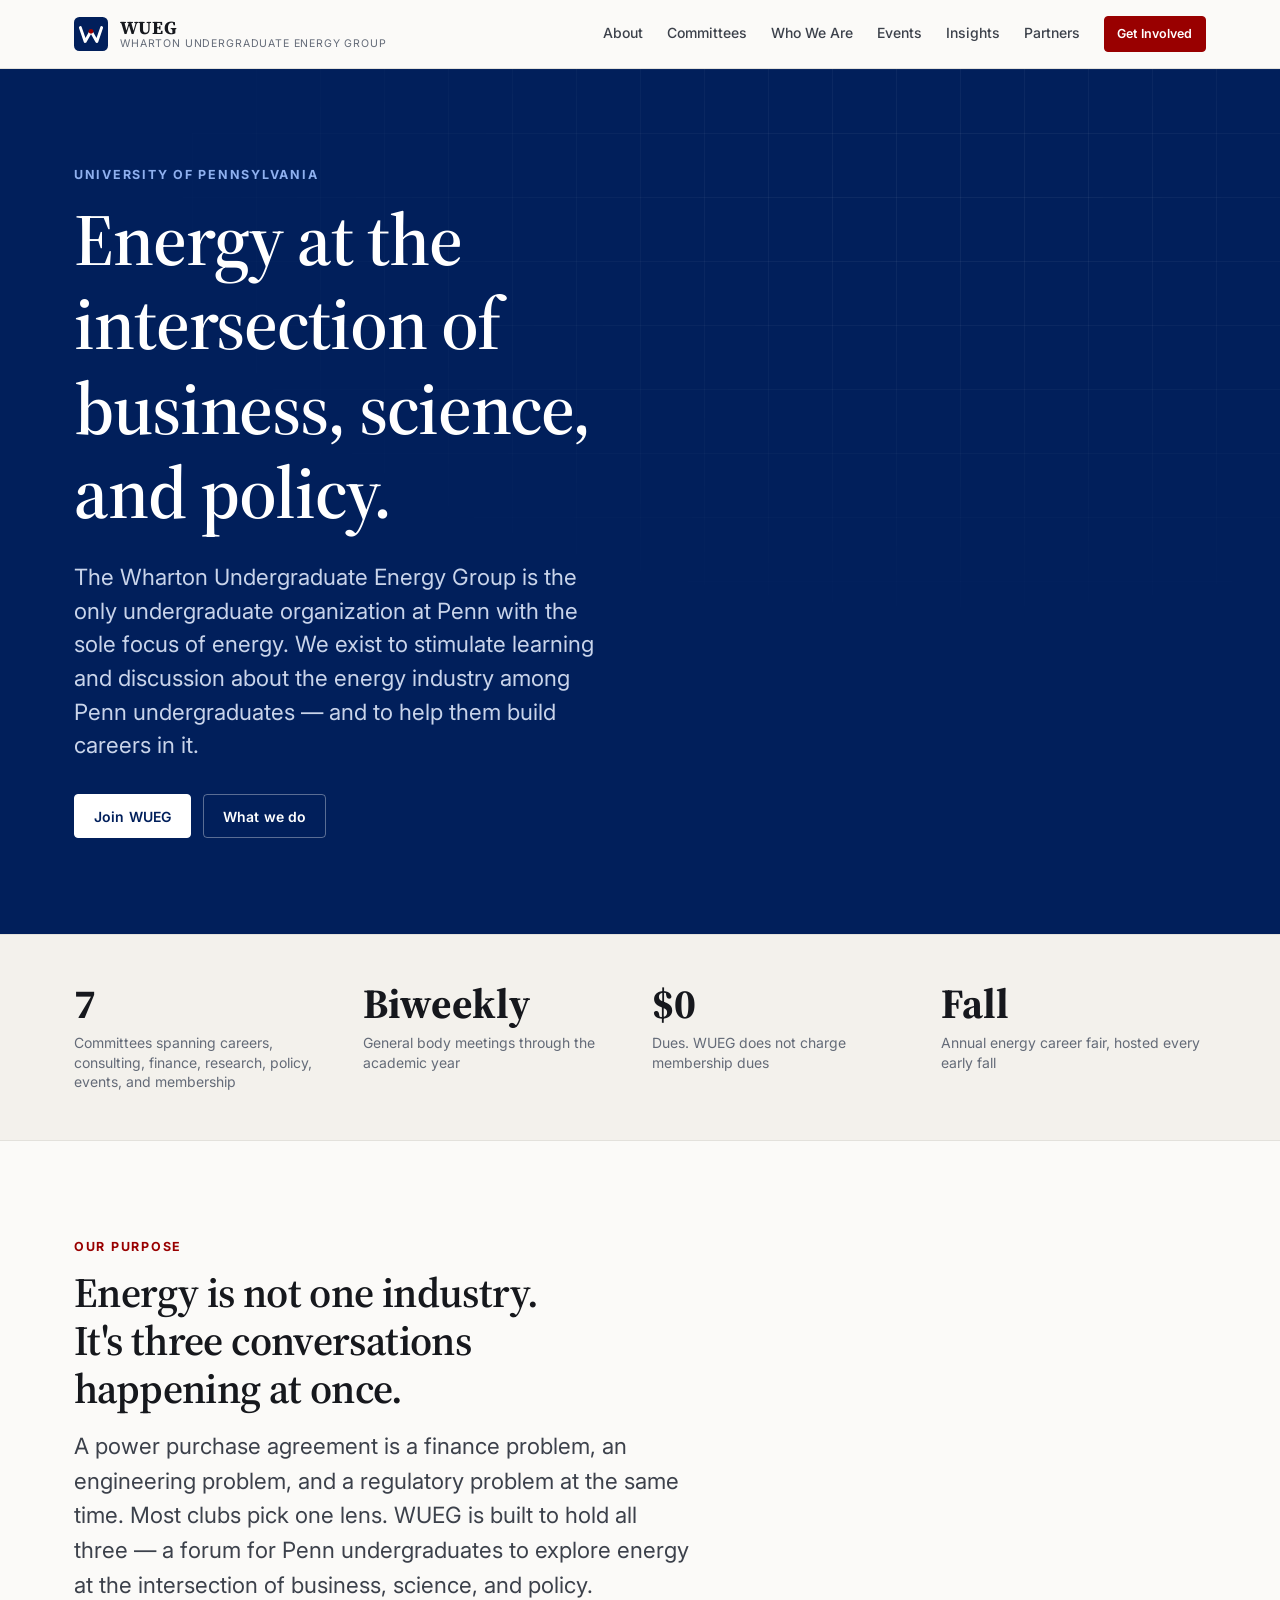
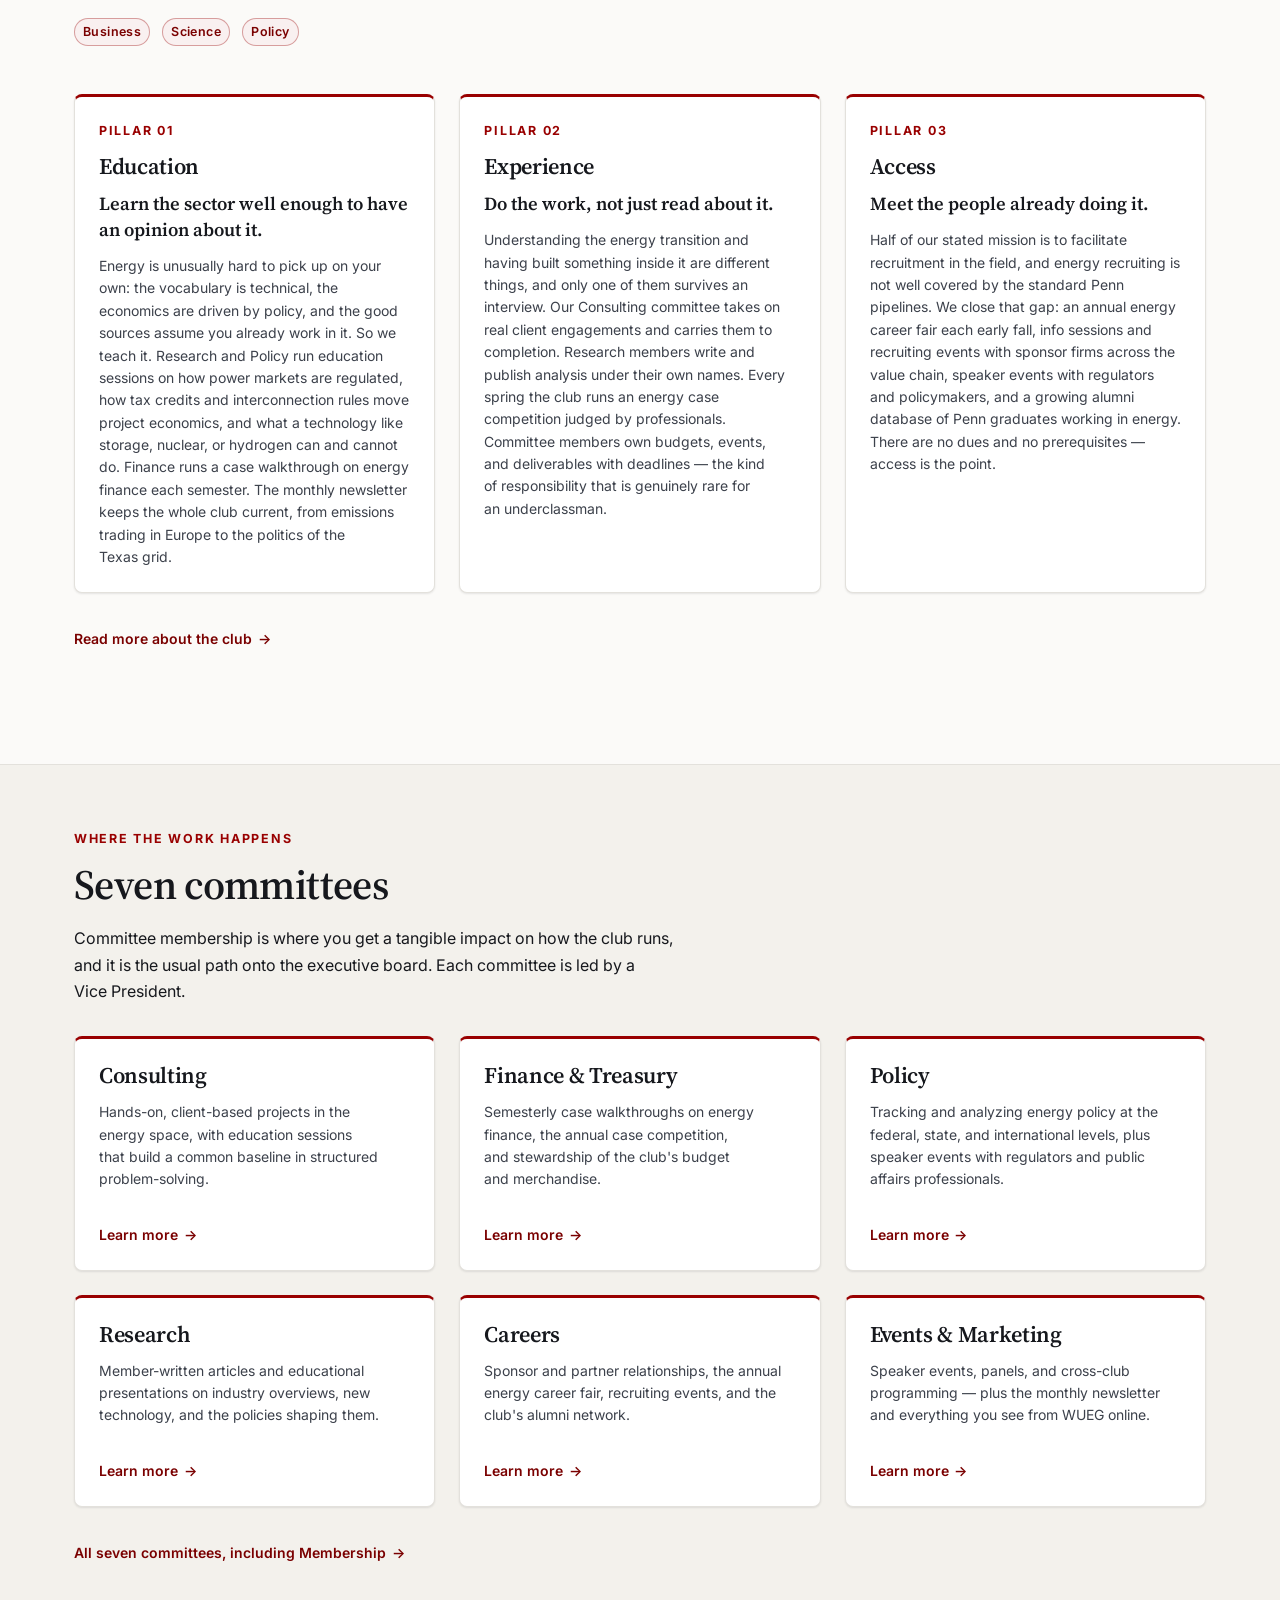
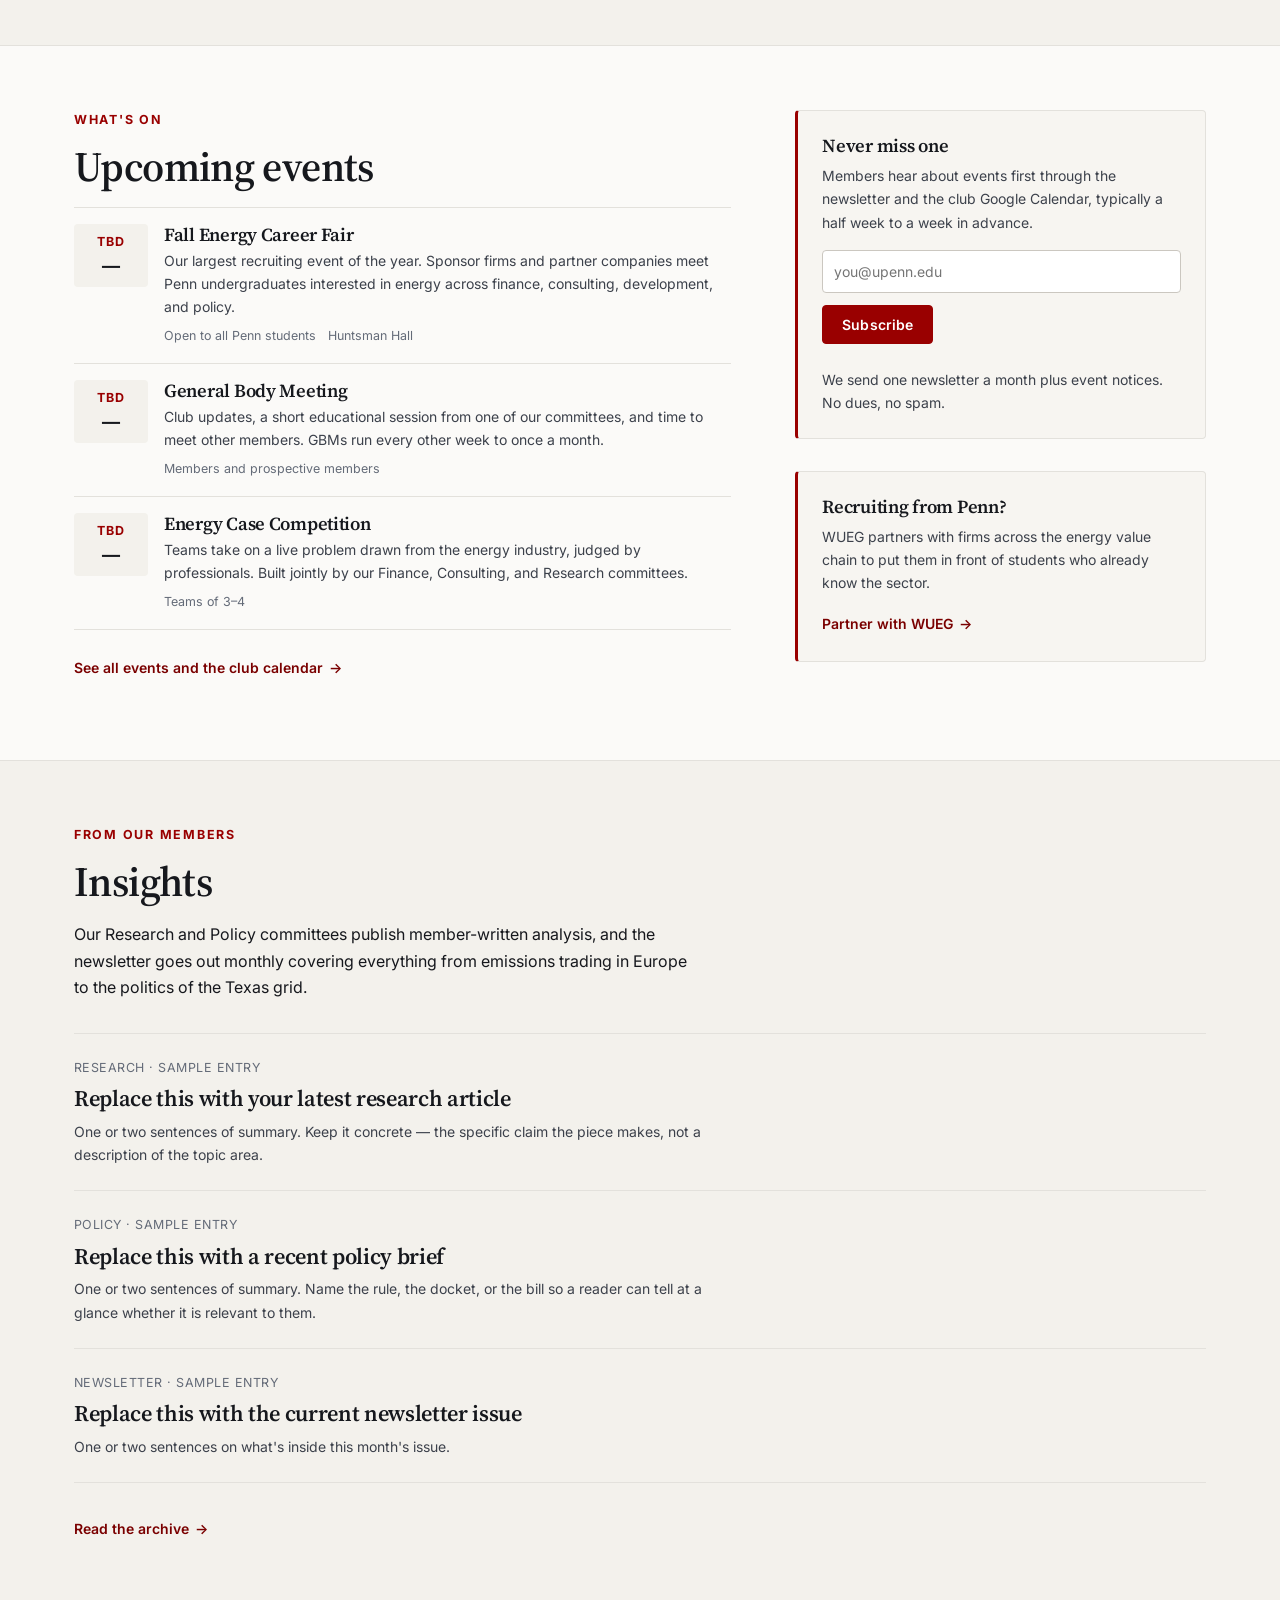
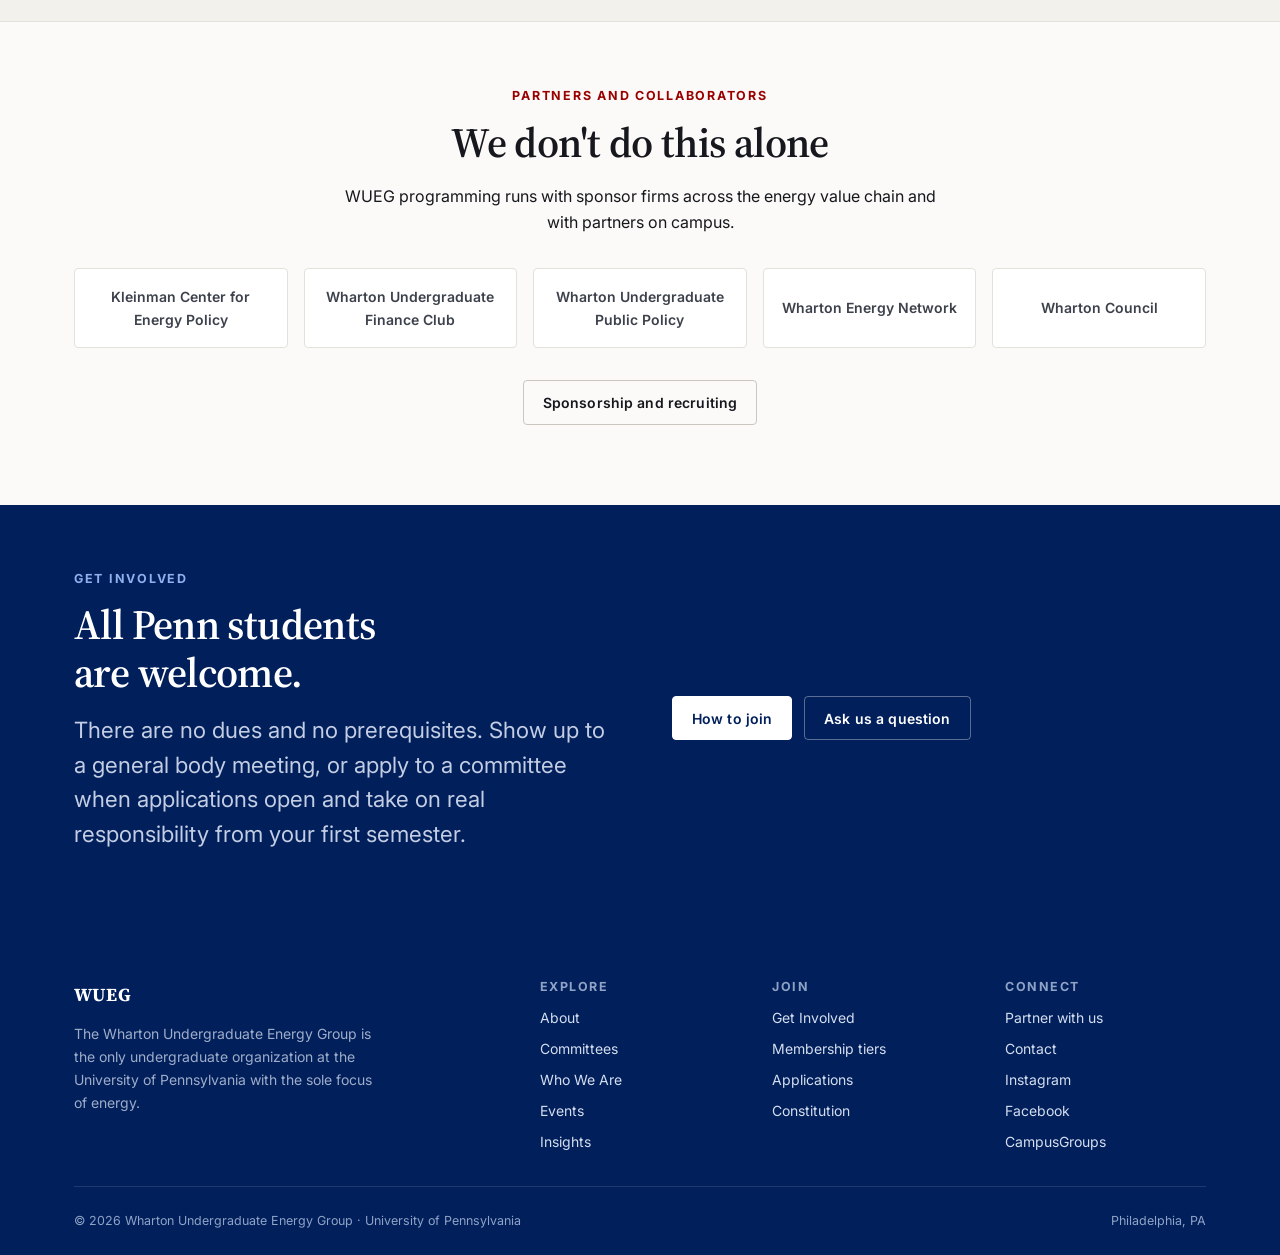
==== index.html @ 901b4d8b "Add files via upload" ====
<!DOCTYPE html>
<html lang="en">
<head>
<meta charset="utf-8">
<meta name="viewport" content="width=device-width, initial-scale=1">
<title>Wharton Undergraduate Energy Group | Penn's undergraduate energy club</title>
<meta name="description" content="WUEG is the only undergraduate organization at the University of Pennsylvania focused solely on energy. We stimulate learning and discussion about the energy industry and help Penn undergraduates build careers in the field.">
<link rel="icon" href="assets/img/favicon.svg" type="image/svg+xml">
<link rel="preconnect" href="https://fonts.googleapis.com">
<link rel="preconnect" href="https://fonts.gstatic.com" crossorigin>
<link href="https://fonts.googleapis.com/css2?family=Inter:wght@400;500;600;700&family=Source+Serif+4:opsz,wght@8..60,400;8..60,600;8..60,700&display=swap" rel="stylesheet">
<link rel="stylesheet" href="assets/css/styles.css">
<meta property="og:type" content="website">
<meta property="og:title" content="Wharton Undergraduate Energy Group">
<meta property="og:description" content="Penn's only undergraduate organization focused solely on energy — at the intersection of business, science, and policy.">
<meta property="og:url" content="https://whartonenergygroup.com/">
<script type="application/ld+json">
{
  "@context": "https://schema.org",
  "@type": "Organization",
  "name": "Wharton Undergraduate Energy Group",
  "alternateName": "WUEG",
  "url": "https://whartonenergygroup.com/",
  "description": "The only undergraduate organization at the University of Pennsylvania with the sole focus of energy.",
  "parentOrganization": {
    "@type": "CollegeOrUniversity",
    "name": "The Wharton School, University of Pennsylvania"
  },
  "address": {
    "@type": "PostalAddress",
    "addressLocality": "Philadelphia",
    "addressRegion": "PA",
    "addressCountry": "US"
  }
}
</script>
</head>
<body>
<a class="skip-link" href="#main">Skip to content</a>

<!-- ============ HEADER (identical on every page) ============ -->
<header class="site-header">
  <div class="container site-header__inner">
    <a class="brand" href="index.html">
      <img class="brand__mark" src="assets/img/logo.svg" alt="" width="34" height="34">
      <span class="brand__text">
        <span class="brand__abbr">WUEG</span>
        <span class="brand__full">Wharton Undergraduate Energy Group</span>
      </span>
    </a>
    <button class="nav-toggle" type="button" aria-expanded="false" aria-controls="primary-nav">
      <span class="nav-toggle__bars" aria-hidden="true"></span>
      Menu
    </button>
    <nav class="nav" id="primary-nav" aria-label="Primary">
      <ul class="nav__list">
        <li><a class="nav__link" href="about.html">About</a></li>
        <li><a class="nav__link" href="committees.html">Committees</a></li>
        <li><a class="nav__link" href="team.html">Who We Are</a></li>
        <li><a class="nav__link" href="events.html">Events</a></li>
        <li><a class="nav__link" href="insights.html">Insights</a></li>
        <li><a class="nav__link" href="partners.html">Partners</a></li>
      </ul>
      <a class="btn btn--primary btn--sm" href="involvement.html">Get Involved</a>
    </nav>
  </div>
</header>

<main id="main">

  <!-- ============ HERO ============ -->
  <section class="hero">
    <div class="container">
      <div class="hero__inner">
        <span class="eyebrow hero__eyebrow">University of Pennsylvania</span>
        <h1>Energy at the intersection of business, science, and policy.</h1>
        <p class="hero__lede">
          The Wharton Undergraduate Energy Group is the only undergraduate organization at Penn
          with the sole focus of energy. We exist to stimulate learning and discussion about the
          energy industry among Penn undergraduates — and to help them build careers in it.
        </p>
        <div class="hero__actions">
          <a class="btn btn--light" href="involvement.html">Join WUEG</a>
          <a class="btn btn--ghost" href="about.html">What we do</a>
        </div>
      </div>
    </div>
  </section>

  <!-- ============ STATS ============ -->
  <section class="section section--tight section--alt">
    <div class="container">
      <div class="stats">
        <div class="stat">
          <span class="stat__value">7</span>
          <span class="stat__label">Committees spanning careers, consulting, finance, research, policy, events, and membership</span>
        </div>
        <div class="stat">
          <span class="stat__value">Biweekly</span>
          <span class="stat__label">General body meetings through the academic year</span>
        </div>
        <div class="stat">
          <span class="stat__value">$0</span>
          <span class="stat__label">Dues. WUEG does not charge membership dues</span>
        </div>
        <div class="stat">
          <span class="stat__value">Fall</span>
          <span class="stat__label">Annual energy career fair, hosted every early fall</span>
        </div>
      </div>
    </div>
  </section>

  <!-- ============ PURPOSE & THREE PILLARS ============ -->
  <section class="section section--lg">
    <div class="container">
      <div class="section-head">
        <span class="eyebrow">Our purpose</span>
        <h2>Energy is not one industry. It's three conversations happening at once.</h2>
        <p class="lede">
          A power purchase agreement is a finance problem, an engineering problem, and a
          regulatory problem at the same time. Most clubs pick one lens. WUEG is built to hold all
          three — a forum for Penn undergraduates to explore energy at the intersection of
          business, science, and policy.
        </p>
        <p class="cluster" aria-hidden="true">
          <span class="tag tag--accent">Business</span>
          <span class="tag tag--accent">Science</span>
          <span class="tag tag--accent">Policy</span>
        </p>
      </div>

      <div class="grid grid--3 mt-7">
        <article class="card card--accent">
          <span class="card__num">Pillar 01</span>
          <h3>Education</h3>
          <p class="card__def">Learn the sector well enough to have an opinion about it.</p>
          <p>
            Energy is unusually hard to pick up on your own: the vocabulary is technical, the
            economics are driven by policy, and the good sources assume you already work in it.
            So we teach it. Research and Policy run education sessions on how power markets are
            regulated, how tax credits and interconnection rules move project economics, and what
            a technology like storage, nuclear, or hydrogen can and cannot do. Finance runs a
            case walkthrough on energy finance each semester. The monthly newsletter keeps the
            whole club current, from emissions trading in Europe to the politics of the Texas
            grid.
          </p>
        </article>

        <article class="card card--accent">
          <span class="card__num">Pillar 02</span>
          <h3>Experience</h3>
          <p class="card__def">Do the work, not just read about it.</p>
          <p>
            Understanding the energy transition and having built something inside it are different
            things, and only one of them survives an interview. Our Consulting committee takes on
            real client engagements and carries them to completion. Research members write and
            publish analysis under their own names. Every spring the club runs an energy case
            competition judged by professionals. Committee members own budgets, events, and
            deliverables with deadlines — the kind of responsibility that is genuinely rare for an
            underclassman.
          </p>
        </article>

        <article class="card card--accent">
          <span class="card__num">Pillar 03</span>
          <h3>Access</h3>
          <p class="card__def">Meet the people already doing it.</p>
          <p>
            Half of our stated mission is to facilitate recruitment in the field, and energy
            recruiting is not well covered by the standard Penn pipelines. We close that gap: an
            annual energy career fair each early fall, info sessions and recruiting events with
            sponsor firms across the value chain, speaker events with regulators and policymakers,
            and a growing alumni database of Penn graduates working in energy. There are no dues
            and no prerequisites — access is the point.
          </p>
        </article>
      </div>

      <p class="mt-6">
        <a class="arrow-link" href="about.html">Read more about the club</a>
      </p>
    </div>
  </section>

  <!-- ============ COMMITTEES ============ -->
  <section class="section section--alt">
    <div class="container">
      <div class="section-head">
        <span class="eyebrow">Where the work happens</span>
        <h2>Seven committees</h2>
        <p>
          Committee membership is where you get a tangible impact on how the club runs, and it is
          the usual path onto the executive board. Each committee is led by a Vice President.
        </p>
      </div>
      <div class="grid grid--3">
        <a class="card card--link card--accent" href="committees.html#consulting">
          <h3>Consulting</h3>
          <p>
            Hands-on, client-based projects in the energy space, with education sessions that
            build a common baseline in structured problem-solving.
          </p>
          <span class="card__footer arrow-link">Learn more</span>
        </a>
        <a class="card card--link card--accent" href="committees.html#finance">
          <h3>Finance &amp; Treasury</h3>
          <p>
            Semesterly case walkthroughs on energy finance, the annual case competition, and
            stewardship of the club's budget and merchandise.
          </p>
          <span class="card__footer arrow-link">Learn more</span>
        </a>
        <a class="card card--link card--accent" href="committees.html#policy">
          <h3>Policy</h3>
          <p>
            Tracking and analyzing energy policy at the federal, state, and international levels,
            plus speaker events with regulators and public affairs professionals.
          </p>
          <span class="card__footer arrow-link">Learn more</span>
        </a>
        <a class="card card--link card--accent" href="committees.html#research">
          <h3>Research</h3>
          <p>
            Member-written articles and educational presentations on industry overviews, new
            technology, and the policies shaping them.
          </p>
          <span class="card__footer arrow-link">Learn more</span>
        </a>
        <a class="card card--link card--accent" href="committees.html#careers">
          <h3>Careers</h3>
          <p>
            Sponsor and partner relationships, the annual energy career fair, recruiting events,
            and the club's alumni network.
          </p>
          <span class="card__footer arrow-link">Learn more</span>
        </a>
        <a class="card card--link card--accent" href="committees.html#events">
          <h3>Events &amp; Marketing</h3>
          <p>
            Speaker events, panels, and cross-club programming — plus the monthly newsletter and
            everything you see from WUEG online.
          </p>
          <span class="card__footer arrow-link">Learn more</span>
        </a>
      </div>
      <p class="mt-6">
        <a class="arrow-link" href="committees.html">All seven committees, including Membership</a>
      </p>
    </div>
  </section>

  <!-- ============ EVENTS PREVIEW ============ -->
  <section class="section">
    <div class="container">
      <div class="split split--sidebar">
        <div>
          <span class="eyebrow">What's on</span>
          <h2>Upcoming events</h2>
          <!--
            EDIT ME: replace the three events below each semester.
            Keep the same markup. Delete extras or copy one to add more.
            The full list lives in events.html — update both.
          -->
          <div class="events">
            <article class="event">
              <div class="event__date">
                <span class="event__month">TBD</span>
                <span class="event__day">—</span>
              </div>
              <div class="event__body">
                <h3>Fall Energy Career Fair</h3>
                <p>
                  Our largest recruiting event of the year. Sponsor firms and partner companies
                  meet Penn undergraduates interested in energy across finance, consulting,
                  development, and policy.
                </p>
                <div class="event__meta">
                  <span>Open to all Penn students</span>
                  <span>Huntsman Hall</span>
                </div>
              </div>
            </article>
            <article class="event">
              <div class="event__date">
                <span class="event__month">TBD</span>
                <span class="event__day">—</span>
              </div>
              <div class="event__body">
                <h3>General Body Meeting</h3>
                <p>
                  Club updates, a short educational session from one of our committees, and time
                  to meet other members. GBMs run every other week to once a month.
                </p>
                <div class="event__meta">
                  <span>Members and prospective members</span>
                </div>
              </div>
            </article>
            <article class="event">
              <div class="event__date">
                <span class="event__month">TBD</span>
                <span class="event__day">—</span>
              </div>
              <div class="event__body">
                <h3>Energy Case Competition</h3>
                <p>
                  Teams take on a live problem drawn from the energy industry, judged by
                  professionals. Built jointly by our Finance, Consulting, and Research
                  committees.
                </p>
                <div class="event__meta">
                  <span>Teams of 3–4</span>
                </div>
              </div>
            </article>
          </div>
          <p class="mt-5">
            <a class="arrow-link" href="events.html">See all events and the club calendar</a>
          </p>
        </div>
        <aside class="stack-lg">
          <div class="callout">
            <h3>Never miss one</h3>
            <p>
              Members hear about events first through the newsletter and the club Google Calendar,
              typically a half week to a week in advance.
            </p>
            <form class="subscribe" action="#" method="post" data-newsletter>
              <!-- EDIT ME: point action= at your Mailchimp or Google Form endpoint. -->
              <label class="visually-hidden" for="home-email">Email address</label>
              <input id="home-email" type="email" name="EMAIL" placeholder="you@upenn.edu" required>
              <button class="btn btn--primary" type="submit">Subscribe</button>
            </form>
            <p class="small mt-5 mb-0">
              We send one newsletter a month plus event notices. No dues, no spam.
            </p>
          </div>
          <div class="callout">
            <h3>Recruiting from Penn?</h3>
            <p>
              WUEG partners with firms across the energy value chain to put them in front of
              students who already know the sector.
            </p>
            <a class="arrow-link" href="partners.html">Partner with WUEG</a>
          </div>
        </aside>
      </div>
    </div>
  </section>

  <!-- ============ INSIGHTS PREVIEW ============ -->
  <section class="section section--alt">
    <div class="container">
      <div class="section-head">
        <span class="eyebrow">From our members</span>
        <h2>Insights</h2>
        <p>
          Our Research and Policy committees publish member-written analysis, and the newsletter
          goes out monthly covering everything from emissions trading in Europe to the politics of
          the Texas grid.
        </p>
      </div>
      <!-- EDIT ME: swap in your three most recent pieces. Full archive in insights.html. -->
      <div class="posts">
        <article class="post">
          <span class="post__meta">Research · Sample entry</span>
          <h3><a href="insights.html">Replace this with your latest research article</a></h3>
          <p>
            One or two sentences of summary. Keep it concrete — the specific claim the piece
            makes, not a description of the topic area.
          </p>
        </article>
        <article class="post">
          <span class="post__meta">Policy · Sample entry</span>
          <h3><a href="insights.html">Replace this with a recent policy brief</a></h3>
          <p>
            One or two sentences of summary. Name the rule, the docket, or the bill so a reader
            can tell at a glance whether it is relevant to them.
          </p>
        </article>
        <article class="post">
          <span class="post__meta">Newsletter · Sample entry</span>
          <h3><a href="insights.html">Replace this with the current newsletter issue</a></h3>
          <p>
            One or two sentences on what's inside this month's issue.
          </p>
        </article>
      </div>
      <p class="mt-6">
        <a class="arrow-link" href="insights.html">Read the archive</a>
      </p>
    </div>
  </section>

  <!-- ============ PARTNERS ============ -->
  <section class="section">
    <div class="container">
      <div class="section-head section-head--center">
        <span class="eyebrow">Partners and collaborators</span>
        <h2>We don't do this alone</h2>
        <p>
          WUEG programming runs with sponsor firms across the energy value chain and with partners
          on campus.
        </p>
      </div>
      <!--
        EDIT ME: replace each item with <img src="assets/img/partners/name.svg" alt="Name">
        once you have logo files and written permission to display them.
      -->
      <div class="logo-strip">
        <div class="logo-strip__item">Kleinman Center for Energy Policy</div>
        <div class="logo-strip__item">Wharton Undergraduate Finance Club</div>
        <div class="logo-strip__item">Wharton Undergraduate Public Policy</div>
        <div class="logo-strip__item">Wharton Energy Network</div>
        <div class="logo-strip__item">Wharton Council</div>
      </div>
      <p class="text-center mt-6">
        <a class="btn btn--secondary" href="partners.html">Sponsorship and recruiting</a>
      </p>
    </div>
  </section>

  <!-- ============ CTA ============ -->
  <section class="section section--ink">
    <div class="container">
      <div class="split">
        <div>
          <span class="eyebrow">Get involved</span>
          <h2>All Penn students are welcome.</h2>
          <p class="lede">
            There are no dues and no prerequisites. Show up to a general body meeting, or apply to
            a committee when applications open and take on real responsibility from your first
            semester.
          </p>
        </div>
        <div class="stack" style="align-self: center;">
          <div class="cluster">
            <a class="btn btn--light" href="involvement.html">How to join</a>
            <a class="btn btn--ghost" href="contact.html">Ask us a question</a>
          </div>
        </div>
      </div>
    </div>
  </section>

</main>

<!-- ============ FOOTER (identical on every page) ============ -->
<footer class="site-footer">
  <div class="container">
    <div class="site-footer__grid">
      <div class="site-footer__brand">
        <span class="brand__abbr">WUEG</span>
        <p>
          The Wharton Undergraduate Energy Group is the only undergraduate organization at the
          University of Pennsylvania with the sole focus of energy.
        </p>
      </div>
      <div>
        <h2>Explore</h2>
        <ul>
          <li><a href="about.html">About</a></li>
          <li><a href="committees.html">Committees</a></li>
          <li><a href="team.html">Who We Are</a></li>
          <li><a href="events.html">Events</a></li>
          <li><a href="insights.html">Insights</a></li>
        </ul>
      </div>
      <div>
        <h2>Join</h2>
        <ul>
          <li><a href="involvement.html">Get Involved</a></li>
          <li><a href="involvement.html#membership">Membership tiers</a></li>
          <li><a href="involvement.html#applications">Applications</a></li>
          <li><a href="constitution.html">Constitution</a></li>
        </ul>
      </div>
      <div>
        <h2>Connect</h2>
        <ul>
          <li><a href="partners.html">Partner with us</a></li>
          <li><a href="contact.html">Contact</a></li>
          <!-- EDIT ME: confirm these handles before launch. -->
          <li><a href="https://www.instagram.com/whartonenergy/" rel="noopener">Instagram</a></li>
          <li><a href="https://www.facebook.com/WhartonEnergyGroup/" rel="noopener">Facebook</a></li>
          <li><a href="https://groups.wharton.upenn.edu/WUEG/" rel="noopener">CampusGroups</a></li>
        </ul>
      </div>
    </div>
    <div class="site-footer__bottom">
      <span>&copy; <span data-year>2026</span> Wharton Undergraduate Energy Group · University of Pennsylvania</span>
      <span>Philadelphia, PA</span>
    </div>
  </div>
</footer>

<script src="assets/js/main.js" defer></script>
</body>
</html>
---- assets/css/styles.css ----
/* ==========================================================================
   Wharton Undergraduate Energy Group
   styles.css — single stylesheet for the whole site.

   Contents
   01. Tokens
   02. Reset & base
   03. Typography
   04. Layout primitives
   05. Header & navigation
   06. Buttons & links
   07. Hero
   08. Cards & grids
   09. Stats
   10. Tables
   11. Accordion / FAQ
   12. Timeline
   13. Table of contents (constitution)
   14. Forms
   15. Footer
   16. Utilities
   17. Dark mode
   18. Print
   ========================================================================== */

/* 01. Tokens ============================================================== */

:root {
  /* Brand. Penn red and Penn blue, used as accents against a light page. */
  --penn-red: #990000;
  --penn-red-dark: #7a0000;
  --penn-blue: #011f5b;
  --penn-blue-soft: #0b3a8f;
  --amber: #b5701a;

  /* Neutrals */
  --ink: #16181d;
  --ink-2: #3c414b;
  --ink-3: #646b78;
  --line: #e3e1dc;
  --line-strong: #cbc7c0;
  --bg: #fbfaf8;
  --bg-2: #f3f1ec;
  --surface: #ffffff;
  --surface-2: #f7f5f1;

  /* Semantic */
  --accent: var(--penn-red);
  --accent-ink: var(--penn-red-dark);
  --on-accent: #ffffff;
  --focus: #0b3a8f;

  /* Type */
  --font-display: "Source Serif 4", "Iowan Old Style", "Palatino Linotype",
    Palatino, Georgia, "Times New Roman", serif;
  --font-body: "Inter", -apple-system, BlinkMacSystemFont, "Segoe UI", Roboto,
    "Helvetica Neue", Arial, sans-serif;
  --font-mono: ui-monospace, SFMono-Regular, "SF Mono", Menlo, Consolas,
    "Liberation Mono", monospace;

  /* Fluid type scale */
  --fs-xs: 0.78rem;
  --fs-sm: 0.875rem;
  --fs-base: 1rem;
  --fs-md: clamp(1.05rem, 0.3vw + 1rem, 1.15rem);
  --fs-lg: clamp(1.2rem, 0.6vw + 1.05rem, 1.4rem);
  --fs-xl: clamp(1.45rem, 1vw + 1.2rem, 1.85rem);
  --fs-2xl: clamp(1.8rem, 1.8vw + 1.35rem, 2.6rem);
  --fs-3xl: clamp(2.2rem, 3vw + 1.5rem, 3.6rem);
  --fs-4xl: clamp(2.6rem, 4.6vw + 1.5rem, 4.6rem);

  /* Space */
  --sp-1: 0.25rem;
  --sp-2: 0.5rem;
  --sp-3: 0.75rem;
  --sp-4: 1rem;
  --sp-5: 1.5rem;
  --sp-6: 2rem;
  --sp-7: 3rem;
  --sp-8: 4rem;
  --sp-9: 6rem;

  /* Shape */
  --radius: 4px;
  --radius-lg: 8px;
  --shadow-sm: 0 1px 2px rgb(22 24 29 / 6%), 0 1px 3px rgb(22 24 29 / 4%);
  --shadow: 0 2px 4px rgb(22 24 29 / 5%), 0 8px 24px rgb(22 24 29 / 7%);

  /* Layout */
  --measure: 68ch;
  --container: 1180px;
  --container-narrow: 820px;
  --header-h: 68px;
}

/* 02. Reset & base ======================================================== */

*,
*::before,
*::after {
  box-sizing: border-box;
}

html {
  -webkit-text-size-adjust: 100%;
  scroll-behavior: smooth;
  scroll-padding-top: calc(var(--header-h) + var(--sp-5));
}

body {
  margin: 0;
  background: var(--bg);
  color: var(--ink);
  font-family: var(--font-body);
  font-size: var(--fs-base);
  line-height: 1.65;
  -webkit-font-smoothing: antialiased;
  text-rendering: optimizeLegibility;
}

img,
svg,
video {
  display: block;
  max-width: 100%;
  height: auto;
}

hr {
  border: 0;
  border-top: 1px solid var(--line);
  margin: var(--sp-7) 0;
}

::selection {
  background: var(--penn-red);
  color: #fff;
}

:focus-visible {
  outline: 2px solid var(--focus);
  outline-offset: 3px;
  border-radius: 2px;
}

.skip-link {
  position: absolute;
  left: var(--sp-4);
  top: -100px;
  z-index: 200;
  padding: var(--sp-3) var(--sp-4);
  background: var(--penn-blue);
  color: #fff;
  border-radius: var(--radius);
  font-weight: 600;
  text-decoration: none;
  transition: top 0.15s ease;
}

.skip-link:focus {
  top: var(--sp-4);
}

/* 03. Typography ========================================================== */

h1,
h2,
h3,
h4 {
  font-family: var(--font-display);
  font-weight: 600;
  line-height: 1.15;
  letter-spacing: -0.015em;
  color: var(--ink);
  margin: 0 0 var(--sp-4);
  text-wrap: balance;
}

h1 {
  font-size: var(--fs-3xl);
}
h2 {
  font-size: var(--fs-2xl);
}
h3 {
  font-size: var(--fs-xl);
}
h4 {
  font-size: var(--fs-lg);
}

p {
  margin: 0 0 var(--sp-4);
  text-wrap: pretty;
}

.lede {
  font-size: var(--fs-lg);
  line-height: 1.55;
  color: var(--ink-2);
  max-width: 62ch;
}

.prose {
  max-width: var(--measure);
}

.prose > * + h2 {
  margin-top: var(--sp-7);
}

.prose > * + h3 {
  margin-top: var(--sp-6);
}

.prose ul,
.prose ol {
  margin: 0 0 var(--sp-4);
  padding-left: 1.3em;
}

.prose li + li {
  margin-top: var(--sp-2);
}

.eyebrow {
  display: block;
  font-family: var(--font-body);
  font-size: var(--fs-xs);
  font-weight: 700;
  letter-spacing: 0.14em;
  text-transform: uppercase;
  color: var(--accent);
  margin: 0 0 var(--sp-3);
}

.eyebrow--muted {
  color: var(--ink-3);
}

blockquote {
  margin: var(--sp-6) 0;
  padding: var(--sp-2) 0 var(--sp-2) var(--sp-5);
  border-left: 3px solid var(--accent);
  font-family: var(--font-display);
  font-size: var(--fs-lg);
  line-height: 1.5;
  color: var(--ink-2);
}

blockquote cite {
  display: block;
  margin-top: var(--sp-3);
  font-family: var(--font-body);
  font-size: var(--fs-sm);
  font-style: normal;
  color: var(--ink-3);
}

code {
  font-family: var(--font-mono);
  font-size: 0.9em;
  background: var(--bg-2);
  padding: 0.15em 0.4em;
  border-radius: 3px;
}

small,
.small {
  font-size: var(--fs-sm);
  color: var(--ink-3);
}

/* 04. Layout primitives =================================================== */

.container {
  width: 100%;
  max-width: var(--container);
  margin-inline: auto;
  padding-inline: var(--sp-5);
}

.container--narrow {
  max-width: var(--container-narrow);
}

.section {
  padding-block: var(--sp-8);
}

.section--lg {
  padding-block: var(--sp-9);
}

.section--tight {
  padding-block: var(--sp-7);
}

.section--alt {
  background: var(--bg-2);
  border-block: 1px solid var(--line);
}

.section--ink {
  background: var(--penn-blue);
  color: #e8ecf5;
  border-block: 0;
}

.section--ink h2,
.section--ink h3 {
  color: #fff;
}

.section--ink .lede,
.section--ink p {
  color: #c3cde3;
}

.section--ink .eyebrow {
  color: #8fb0ef;
}

.section-head {
  max-width: 62ch;
  margin-bottom: var(--sp-6);
}

.section-head--center {
  margin-inline: auto;
  text-align: center;
}

.split {
  display: grid;
  gap: var(--sp-7);
  align-items: start;
}

@media (min-width: 900px) {
  .split {
    grid-template-columns: minmax(0, 1fr) minmax(0, 1fr);
    gap: var(--sp-8);
  }

  .split--sidebar {
    grid-template-columns: minmax(0, 1.6fr) minmax(0, 1fr);
  }

  .split--aside-left {
    grid-template-columns: minmax(0, 260px) minmax(0, 1fr);
  }
}

.stack > * + * {
  margin-top: var(--sp-4);
}

.stack-lg > * + * {
  margin-top: var(--sp-6);
}

.cluster {
  display: flex;
  flex-wrap: wrap;
  gap: var(--sp-3);
  align-items: center;
}

/* 05. Header & navigation ================================================= */

.site-header {
  position: sticky;
  top: 0;
  z-index: 100;
  /* Nearly opaque on purpose. At 88% the body text of a long page (the
     constitution especially) reads through the bar as you scroll. */
  background: rgb(251 250 248 / 96%);
  backdrop-filter: saturate(180%) blur(12px);
  border-bottom: 1px solid var(--line);
}

.site-header__inner {
  display: flex;
  align-items: center;
  justify-content: space-between;
  gap: var(--sp-5);
  min-height: var(--header-h);
}

.brand {
  display: inline-flex;
  align-items: center;
  gap: var(--sp-3);
  text-decoration: none;
  color: var(--ink);
  flex-shrink: 0;
}

.brand__mark {
  width: 34px;
  height: 34px;
  flex-shrink: 0;
}

.brand__text {
  display: flex;
  flex-direction: column;
  line-height: 1.1;
}

.brand__abbr {
  font-family: var(--font-display);
  font-size: 1.15rem;
  font-weight: 700;
  letter-spacing: 0.01em;
}

.brand__full {
  font-size: 0.66rem;
  letter-spacing: 0.08em;
  text-transform: uppercase;
  color: var(--ink-3);
  white-space: nowrap;
}

/* The spelled-out name is ~230px and must not wrap, which on a narrow phone
   pushes the menu button off the edge of the viewport. Below this width the
   mark plus "WUEG" carries the branding on its own. */
@media (max-width: 599px) {
  .brand__full {
    display: none;
  }
}

.nav-toggle {
  display: inline-flex;
  align-items: center;
  gap: var(--sp-2);
  background: none;
  border: 1px solid var(--line-strong);
  border-radius: var(--radius);
  padding: var(--sp-2) var(--sp-3);
  font: inherit;
  font-size: var(--fs-sm);
  font-weight: 600;
  color: var(--ink);
  cursor: pointer;
}

.nav-toggle__bars {
  display: block;
  position: relative;
  width: 16px;
  height: 2px;
  background: currentColor;
}

.nav-toggle__bars::before,
.nav-toggle__bars::after {
  content: "";
  position: absolute;
  left: 0;
  width: 16px;
  height: 2px;
  background: currentColor;
}

.nav-toggle__bars::before {
  top: -5px;
}
.nav-toggle__bars::after {
  top: 5px;
}

.nav {
  display: flex;
  align-items: center;
  gap: var(--sp-5);
}

.nav__list {
  display: flex;
  align-items: center;
  gap: var(--sp-5);
  list-style: none;
  margin: 0;
  padding: 0;
}

.nav__link {
  display: inline-block;
  padding: var(--sp-2) 0;
  font-size: var(--fs-sm);
  font-weight: 500;
  color: var(--ink-2);
  text-decoration: none;
  border-bottom: 2px solid transparent;
  transition: color 0.15s ease, border-color 0.15s ease;
}

.nav__link:hover {
  color: var(--ink);
  border-bottom-color: var(--line-strong);
}

.nav__link[aria-current="page"] {
  color: var(--ink);
  font-weight: 600;
  border-bottom-color: var(--accent);
}

@media (max-width: 1023px) {
  .nav {
    display: none;
    position: absolute;
    left: 0;
    right: 0;
    top: 100%;
    flex-direction: column;
    align-items: stretch;
    gap: 0;
    padding: var(--sp-4) var(--sp-5) var(--sp-6);
    background: var(--surface);
    border-bottom: 1px solid var(--line);
    box-shadow: var(--shadow);
    max-height: calc(100vh - var(--header-h));
    overflow-y: auto;
  }

  .nav.is-open {
    display: flex;
  }

  .nav__list {
    flex-direction: column;
    align-items: stretch;
    gap: 0;
  }

  .nav__list li + li {
    border-top: 1px solid var(--line);
  }

  .nav__link {
    padding: var(--sp-3) 0;
    font-size: var(--fs-md);
    border-bottom: 0;
  }

  .nav__link[aria-current="page"] {
    border-bottom: 0;
    color: var(--accent);
  }

  .nav .btn {
    margin-top: var(--sp-4);
    justify-content: center;
  }
}

@media (min-width: 1024px) {
  .nav-toggle {
    display: none;
  }
}

/* 06. Buttons & links ===================================================== */

a {
  color: var(--accent-ink);
  text-decoration-thickness: 1px;
  text-underline-offset: 2px;
}

a:hover {
  color: var(--penn-red);
}

/* Inline links only. Without :not(.btn) this beats .btn--light on
   specificity and paints pale blue text onto a white button. */
.section--ink a:not(.btn) {
  color: #a9c4ff;
}

.btn {
  display: inline-flex;
  align-items: center;
  gap: var(--sp-2);
  padding: 0.7em 1.35em;
  border: 1px solid transparent;
  border-radius: var(--radius);
  font-family: var(--font-body);
  font-size: var(--fs-sm);
  font-weight: 600;
  letter-spacing: 0.01em;
  text-decoration: none;
  cursor: pointer;
  transition: background-color 0.15s ease, color 0.15s ease,
    border-color 0.15s ease, transform 0.08s ease;
}

.btn:active {
  transform: translateY(1px);
}

.btn--primary {
  background: var(--penn-red);
  border-color: var(--penn-red);
  color: var(--on-accent);
}

.btn--primary:hover {
  background: var(--penn-red-dark);
  border-color: var(--penn-red-dark);
  color: #fff;
}

.btn--secondary {
  background: transparent;
  border-color: var(--line-strong);
  color: var(--ink);
}

.btn--secondary:hover {
  border-color: var(--ink-2);
  background: var(--surface);
  color: var(--ink);
}

.btn--ghost {
  background: transparent;
  border-color: rgb(255 255 255 / 35%);
  color: #fff;
}

.btn--ghost:hover {
  background: rgb(255 255 255 / 10%);
  border-color: #fff;
  color: #fff;
}

.btn--light {
  background: #fff;
  border-color: #fff;
  color: var(--penn-blue);
}

.btn--light:hover {
  background: #e8ecf5;
  color: var(--penn-blue);
}

.btn--sm {
  padding: 0.5em 1em;
  font-size: var(--fs-xs);
}

.arrow-link {
  display: inline-flex;
  align-items: center;
  gap: 0.4em;
  font-size: var(--fs-sm);
  font-weight: 600;
  text-decoration: none;
  color: var(--accent-ink);
}

.arrow-link::after {
  content: "\2192";
  transition: transform 0.15s ease;
}

.arrow-link:hover::after {
  transform: translateX(3px);
}

/* 07. Hero ================================================================ */

.hero {
  position: relative;
  overflow: hidden;
  background: var(--penn-blue);
  color: #fff;
  padding-block: var(--sp-9);
}

.hero::after {
  /* Soft grid motif, evocative of a transmission network. */
  content: "";
  position: absolute;
  inset: 0;
  background-image: linear-gradient(
      rgb(255 255 255 / 5%) 1px,
      transparent 1px
    ),
    linear-gradient(90deg, rgb(255 255 255 / 5%) 1px, transparent 1px);
  background-size: 64px 64px;
  mask-image: radial-gradient(
    ellipse 90% 70% at 75% 15%,
    #000 10%,
    transparent 75%
  );
  pointer-events: none;
}

.hero > * {
  position: relative;
  z-index: 1;
}

.hero__inner {
  max-width: 54ch;
}

.hero h1 {
  font-size: var(--fs-4xl);
  color: #fff;
  margin-bottom: var(--sp-5);
  /* `balance` (inherited from the shared heading rule) equalizes line lengths,
     which on a heading this long produces a tall, narrow, ragged block. Let it
     fill the measure instead and only fix the last-line orphan. */
  text-wrap: pretty;
}

.hero__lede {
  font-size: var(--fs-lg);
  line-height: 1.5;
  color: #c9d4ea;
  margin-bottom: var(--sp-6);
}

.hero__eyebrow {
  color: #8fb0ef;
}

.hero__actions {
  display: flex;
  flex-wrap: wrap;
  gap: var(--sp-3);
}

/* Compact hero for interior pages */
.page-hero {
  background: var(--bg-2);
  border-bottom: 1px solid var(--line);
  padding-block: var(--sp-7);
}

.page-hero__inner {
  max-width: 60ch;
}

.page-hero h1 {
  margin-bottom: var(--sp-4);
}

.page-hero p:last-child {
  margin-bottom: 0;
}

/* 08. Cards & grids ======================================================= */

.grid {
  display: grid;
  gap: var(--sp-5);
}

.grid--2 {
  grid-template-columns: repeat(auto-fit, minmax(min(100%, 320px), 1fr));
}

.grid--3 {
  grid-template-columns: repeat(auto-fit, minmax(min(100%, 280px), 1fr));
}

.grid--4 {
  grid-template-columns: repeat(auto-fit, minmax(min(100%, 210px), 1fr));
}

.card {
  display: flex;
  flex-direction: column;
  padding: var(--sp-5);
  background: var(--surface);
  border: 1px solid var(--line);
  border-radius: var(--radius-lg);
  box-shadow: var(--shadow-sm);
}

.card > :last-child {
  margin-bottom: 0;
}

.card h3 {
  font-size: var(--fs-lg);
  margin-bottom: var(--sp-3);
}

.card p {
  color: var(--ink-2);
  font-size: var(--fs-sm);
  line-height: 1.6;
}

.card__footer {
  margin-top: auto;
  padding-top: var(--sp-4);
}

.card--link {
  text-decoration: none;
  color: inherit;
  transition: border-color 0.15s ease, box-shadow 0.15s ease,
    transform 0.15s ease;
}

.card--link:hover {
  border-color: var(--line-strong);
  box-shadow: var(--shadow);
  transform: translateY(-2px);
  color: inherit;
}

.card--accent {
  border-top: 3px solid var(--accent);
}

.card__num {
  font-family: var(--font-body);
  font-size: var(--fs-xs);
  font-weight: 700;
  color: var(--accent);
  letter-spacing: 0.14em;
  text-transform: uppercase;
  margin-bottom: var(--sp-3);
}

/* One-line definition under a pillar heading. Selector is doubled so it wins
   against the `.card p` rule above. */
.card p.card__def {
  font-family: var(--font-display);
  font-size: var(--fs-md);
  font-weight: 600;
  line-height: 1.4;
  color: var(--ink);
  margin-bottom: var(--sp-3);
}

/* Pillar card: big idea, short body */
.pillar {
  padding: var(--sp-5) 0;
  border-top: 2px solid var(--ink);
}

.pillar h3 {
  font-size: var(--fs-lg);
  margin-bottom: var(--sp-2);
}

.pillar p {
  color: var(--ink-2);
  font-size: var(--fs-sm);
  margin-bottom: 0;
}

/* Committee card */
.committee {
  display: flex;
  flex-direction: column;
  gap: var(--sp-3);
  padding: var(--sp-5);
  background: var(--surface);
  border: 1px solid var(--line);
  border-radius: var(--radius-lg);
}

.committee__head {
  display: flex;
  align-items: baseline;
  justify-content: space-between;
  gap: var(--sp-3);
}

.committee h3 {
  margin: 0;
  font-size: var(--fs-lg);
}

.committee ul {
  margin: 0;
  padding-left: 1.1em;
  font-size: var(--fs-sm);
  color: var(--ink-2);
}

.committee li + li {
  margin-top: var(--sp-2);
}

/* Person card */
.person {
  display: flex;
  flex-direction: column;
  gap: var(--sp-2);
  padding: var(--sp-4);
  background: var(--surface);
  border: 1px solid var(--line);
  border-radius: var(--radius-lg);
}

.person__photo {
  aspect-ratio: 1;
  width: 100%;
  object-fit: cover;
  border-radius: var(--radius);
  background: var(--bg-2);
  margin-bottom: var(--sp-2);
}

.person__name {
  font-family: var(--font-display);
  font-size: var(--fs-md);
  font-weight: 600;
  margin: 0;
  line-height: 1.25;
}

.person__role {
  font-size: var(--fs-sm);
  font-weight: 600;
  color: var(--accent);
  margin: 0;
}

.person__meta {
  font-size: var(--fs-xs);
  color: var(--ink-3);
  margin: 0;
}

/* Event card */
.event {
  display: grid;
  grid-template-columns: 74px minmax(0, 1fr);
  gap: var(--sp-4);
  padding: var(--sp-4) 0;
  border-top: 1px solid var(--line);
}

.event:last-child {
  border-bottom: 1px solid var(--line);
}

.event__date {
  display: flex;
  flex-direction: column;
  align-items: center;
  justify-content: flex-start;
  padding: var(--sp-2) 0;
  background: var(--bg-2);
  border-radius: var(--radius);
  height: fit-content;
}

.event__month {
  font-size: var(--fs-xs);
  font-weight: 700;
  letter-spacing: 0.1em;
  text-transform: uppercase;
  color: var(--accent);
}

.event__day {
  font-family: var(--font-display);
  font-size: 1.5rem;
  font-weight: 700;
  line-height: 1.1;
}

.event__body h3 {
  font-size: var(--fs-md);
  margin-bottom: var(--sp-1);
}

.event__body p {
  font-size: var(--fs-sm);
  color: var(--ink-2);
  margin-bottom: var(--sp-2);
}

.event__meta {
  font-size: var(--fs-xs);
  color: var(--ink-3);
  display: flex;
  flex-wrap: wrap;
  gap: var(--sp-3);
}

/* Article / insight card */
.post {
  display: flex;
  flex-direction: column;
  gap: var(--sp-2);
  padding: var(--sp-5) 0;
  border-top: 1px solid var(--line);
}

.post:last-child {
  border-bottom: 1px solid var(--line);
}

.post h3 {
  font-size: var(--fs-lg);
  margin: 0;
}

.post h3 a {
  text-decoration: none;
  color: var(--ink);
}

.post h3 a:hover {
  color: var(--accent);
  text-decoration: underline;
}

.post__meta {
  font-size: var(--fs-xs);
  letter-spacing: 0.04em;
  text-transform: uppercase;
  color: var(--ink-3);
}

.post p {
  font-size: var(--fs-sm);
  color: var(--ink-2);
  margin: 0;
  max-width: 70ch;
}

/* Tag / pill */
.tag {
  display: inline-block;
  padding: 0.2em 0.65em;
  border: 1px solid var(--line-strong);
  border-radius: 999px;
  font-size: var(--fs-xs);
  font-weight: 600;
  letter-spacing: 0.03em;
  color: var(--ink-2);
  background: var(--surface);
}

.tag--accent {
  border-color: color-mix(in srgb, var(--accent) 35%, transparent);
  color: var(--accent-ink);
  background: color-mix(in srgb, var(--accent) 6%, var(--surface));
}

/* Partner logo strip */
.logo-strip {
  display: flex;
  flex-wrap: wrap;
  gap: var(--sp-4);
}

.logo-strip__item {
  display: flex;
  align-items: center;
  justify-content: center;
  flex: 1 1 150px;
  min-height: 78px;
  padding: var(--sp-4);
  background: var(--surface);
  border: 1px solid var(--line);
  border-radius: var(--radius);
  font-size: var(--fs-sm);
  font-weight: 600;
  color: var(--ink-2);
  text-align: center;
}

/* Callout */
.callout {
  padding: var(--sp-5);
  background: var(--surface-2);
  border: 1px solid var(--line);
  border-left: 3px solid var(--accent);
  border-radius: var(--radius);
}

.callout > :last-child {
  margin-bottom: 0;
}

.callout h3 {
  font-size: var(--fs-md);
  margin-bottom: var(--sp-2);
}

.callout p {
  font-size: var(--fs-sm);
  color: var(--ink-2);
}

/* 09. Stats =============================================================== */

.stats {
  display: grid;
  gap: var(--sp-5);
  grid-template-columns: repeat(auto-fit, minmax(min(100%, 170px), 1fr));
}

.stat__value {
  display: block;
  font-family: var(--font-display);
  font-size: var(--fs-2xl);
  font-weight: 700;
  line-height: 1;
  color: var(--ink);
  margin-bottom: var(--sp-2);
}

.section--ink .stat__value {
  color: #fff;
}

.stat__label {
  display: block;
  font-size: var(--fs-sm);
  color: var(--ink-3);
  line-height: 1.4;
}

.section--ink .stat__label {
  color: #a9b7d4;
}

/* 10. Tables ============================================================== */

.table-wrap {
  overflow-x: auto;
  border: 1px solid var(--line);
  border-radius: var(--radius-lg);
  background: var(--surface);
}

table {
  width: 100%;
  border-collapse: collapse;
  font-size: var(--fs-sm);
}

th,
td {
  padding: var(--sp-3) var(--sp-4);
  text-align: left;
  vertical-align: top;
  border-bottom: 1px solid var(--line);
}

thead th {
  background: var(--bg-2);
  font-size: var(--fs-xs);
  font-weight: 700;
  letter-spacing: 0.08em;
  text-transform: uppercase;
  color: var(--ink-2);
  white-space: nowrap;
}

tbody tr:last-child td {
  border-bottom: 0;
}

/* 11. Accordion / FAQ ===================================================== */

.faq {
  border-top: 1px solid var(--line);
}

.faq__item {
  border-bottom: 1px solid var(--line);
}

.faq__item > summary {
  display: flex;
  align-items: flex-start;
  justify-content: space-between;
  gap: var(--sp-4);
  padding: var(--sp-4) 0;
  font-family: var(--font-display);
  font-size: var(--fs-md);
  font-weight: 600;
  cursor: pointer;
  list-style: none;
}

.faq__item > summary::-webkit-details-marker {
  display: none;
}

.faq__item > summary::after {
  content: "+";
  flex-shrink: 0;
  font-family: var(--font-body);
  font-size: 1.3rem;
  line-height: 1;
  color: var(--accent);
}

.faq__item[open] > summary::after {
  content: "\2212";
}

.faq__answer {
  padding-bottom: var(--sp-4);
  font-size: var(--fs-sm);
  color: var(--ink-2);
  max-width: 68ch;
}

.faq__answer > :last-child {
  margin-bottom: 0;
}

/* 12. Timeline ============================================================ */

.timeline {
  list-style: none;
  margin: 0;
  padding: 0;
  border-left: 2px solid var(--line);
}

.timeline__item {
  position: relative;
  padding: 0 0 var(--sp-6) var(--sp-5);
}

.timeline__item:last-child {
  padding-bottom: 0;
}

.timeline__item::before {
  content: "";
  position: absolute;
  left: -7px;
  top: 6px;
  width: 12px;
  height: 12px;
  border-radius: 50%;
  background: var(--accent);
  border: 2px solid var(--bg);
}

.timeline__when {
  display: block;
  font-size: var(--fs-xs);
  font-weight: 700;
  letter-spacing: 0.08em;
  text-transform: uppercase;
  color: var(--accent);
  margin-bottom: var(--sp-1);
}

.timeline__item h3 {
  font-size: var(--fs-md);
  margin-bottom: var(--sp-2);
}

.timeline__item p {
  font-size: var(--fs-sm);
  color: var(--ink-2);
  margin-bottom: 0;
  max-width: 62ch;
}

/* 13. Table of contents =================================================== */

.toc {
  position: sticky;
  top: calc(var(--header-h) + var(--sp-5));
  align-self: start;
  max-height: calc(100vh - var(--header-h) - var(--sp-7));
  overflow-y: auto;
  padding: var(--sp-4);
  background: var(--surface);
  border: 1px solid var(--line);
  border-radius: var(--radius-lg);
}

.toc h2 {
  font-size: var(--fs-xs);
  font-weight: 700;
  letter-spacing: 0.12em;
  text-transform: uppercase;
  font-family: var(--font-body);
  color: var(--ink-3);
  margin-bottom: var(--sp-3);
}

.toc ol {
  list-style: none;
  margin: 0;
  padding: 0;
  counter-reset: toc;
}

.toc li {
  counter-increment: toc;
}

.toc li + li {
  margin-top: var(--sp-1);
}

.toc a {
  display: block;
  padding: var(--sp-1) 0;
  font-size: var(--fs-sm);
  text-decoration: none;
  color: var(--ink-2);
  border-left: 2px solid transparent;
  padding-left: var(--sp-3);
  margin-left: calc(var(--sp-3) * -1 + var(--sp-3));
}

.toc a::before {
  content: counter(toc) ". ";
  color: var(--ink-3);
}

.toc a:hover,
.toc a.is-active {
  color: var(--accent-ink);
  border-left-color: var(--accent);
}

@media (max-width: 899px) {
  .toc {
    position: static;
    max-height: none;
  }
}

/* Legal / constitution body */
.legal h2 {
  font-size: var(--fs-xl);
  padding-top: var(--sp-5);
  margin-top: var(--sp-6);
  border-top: 1px solid var(--line);
}

.legal h2:first-child {
  margin-top: 0;
  padding-top: 0;
  border-top: 0;
}

.legal h3 {
  font-size: var(--fs-md);
  margin-top: var(--sp-5);
  margin-bottom: var(--sp-3);
}

.legal h4 {
  font-family: var(--font-body);
  font-size: var(--fs-sm);
  font-weight: 700;
  letter-spacing: 0.06em;
  text-transform: uppercase;
  color: var(--ink-3);
  margin-top: var(--sp-4);
  margin-bottom: var(--sp-2);
}

.legal ol,
.legal ul {
  padding-left: 1.4em;
}

.legal li {
  margin-bottom: var(--sp-2);
}

.legal ol ol,
.legal ul ul,
.legal ol ul,
.legal ul ol {
  margin-top: var(--sp-2);
}

.legal p,
.legal li {
  font-size: var(--fs-sm);
  line-height: 1.7;
  color: var(--ink-2);
}

/* 14. Forms =============================================================== */

.form {
  display: grid;
  gap: var(--sp-4);
  max-width: 34rem;
}

.field {
  display: grid;
  gap: var(--sp-2);
}

.field label {
  font-size: var(--fs-sm);
  font-weight: 600;
  color: var(--ink);
}

.field .hint {
  font-size: var(--fs-xs);
  color: var(--ink-3);
}

input[type="text"],
input[type="email"],
select,
textarea {
  width: 100%;
  padding: 0.65em 0.8em;
  font: inherit;
  font-size: var(--fs-sm);
  color: var(--ink);
  background: var(--surface);
  border: 1px solid var(--line-strong);
  border-radius: var(--radius);
}

input:focus,
select:focus,
textarea:focus {
  outline: 2px solid var(--focus);
  outline-offset: 1px;
  border-color: var(--focus);
}

textarea {
  min-height: 9rem;
  resize: vertical;
}

/* Inline newsletter form */
.subscribe {
  display: flex;
  flex-wrap: wrap;
  gap: var(--sp-3);
  max-width: 30rem;
}

.subscribe input[type="email"] {
  flex: 1 1 15rem;
}

/* 15. Footer ============================================================== */

.site-footer {
  background: var(--penn-blue);
  color: #b9c5de;
  padding-block: var(--sp-7) var(--sp-5);
  font-size: var(--fs-sm);
}

.site-footer a {
  color: #d5deef;
  text-decoration: none;
}

.site-footer a:hover {
  color: #fff;
  text-decoration: underline;
}

.site-footer__grid {
  display: grid;
  gap: var(--sp-6);
  grid-template-columns: repeat(auto-fit, minmax(min(100%, 190px), 1fr));
  padding-bottom: var(--sp-6);
  border-bottom: 1px solid rgb(255 255 255 / 12%);
}

.site-footer__brand {
  grid-column: 1 / -1;
}

@media (min-width: 720px) {
  .site-footer__brand {
    grid-column: span 2;
    max-width: 34ch;
  }
}

.site-footer__brand .brand__abbr,
.site-footer h2 {
  color: #fff;
}

.site-footer__brand p {
  margin-top: var(--sp-3);
  color: #9fadc9;
}

.site-footer h2 {
  font-family: var(--font-body);
  font-size: var(--fs-xs);
  font-weight: 700;
  letter-spacing: 0.12em;
  text-transform: uppercase;
  color: #8fa3c6;
  margin-bottom: var(--sp-3);
}

.site-footer ul {
  list-style: none;
  margin: 0;
  padding: 0;
}

.site-footer li + li {
  margin-top: var(--sp-2);
}

.site-footer__bottom {
  display: flex;
  flex-wrap: wrap;
  justify-content: space-between;
  gap: var(--sp-3);
  padding-top: var(--sp-5);
  font-size: var(--fs-xs);
  color: #8fa3c6;
}

/* 16. Utilities =========================================================== */

.visually-hidden {
  position: absolute !important;
  width: 1px;
  height: 1px;
  padding: 0;
  margin: -1px;
  overflow: hidden;
  clip: rect(0 0 0 0);
  white-space: nowrap;
  border: 0;
}

.text-center {
  text-align: center;
}
.mb-0 {
  margin-bottom: 0;
}
.mt-5 {
  margin-top: var(--sp-5);
}
.mt-6 {
  margin-top: var(--sp-6);
}
.mt-7 {
  margin-top: var(--sp-7);
}

/* 17. Dark mode =========================================================== */

@media (prefers-color-scheme: dark) {
  :root {
    --ink: #eceef2;
    --ink-2: #bcc2cd;
    --ink-3: #8b93a2;
    --line: #2a2e37;
    --line-strong: #3d434e;
    --bg: #111318;
    --bg-2: #171a20;
    --surface: #1a1d24;
    --surface-2: #1f232b;
    --accent: #ef6a6a;
    --accent-ink: #f18b8b;
    --focus: #7aa2ff;
    --penn-blue: #0a1734;
  }

  .site-header {
    background: rgb(17 19 24 / 96%);
  }

  .hero {
    background: #0a1734;
  }

  .section--ink {
    background: #0a1734;
  }

  .site-footer {
    background: #0a1734;
    border-top: 1px solid var(--line);
  }

  .btn--primary {
    background: var(--accent);
    border-color: var(--accent);
    color: #1a0505;
  }

  .btn--primary:hover {
    background: #f18b8b;
    border-color: #f18b8b;
    color: #1a0505;
  }

  .btn--light {
    background: #eceef2;
    border-color: #eceef2;
    color: #0a1734;
  }

  .event__date {
    background: var(--surface-2);
  }

  ::selection {
    background: var(--accent);
    color: #1a0505;
  }
}

/* 18. Reduced motion & print =============================================== */

@media (prefers-reduced-motion: reduce) {
  html {
    scroll-behavior: auto;
  }

  *,
  *::before,
  *::after {
    animation-duration: 0.01ms !important;
    animation-iteration-count: 1 !important;
    transition-duration: 0.01ms !important;
  }
}

@media print {
  .site-header,
  .site-footer,
  .nav-toggle,
  .toc,
  .skip-link {
    display: none !important;
  }

  body {
    background: #fff;
    color: #000;
    font-size: 11pt;
  }

  a::after {
    content: " (" attr(href) ")";
    font-size: 9pt;
    color: #555;
  }
}
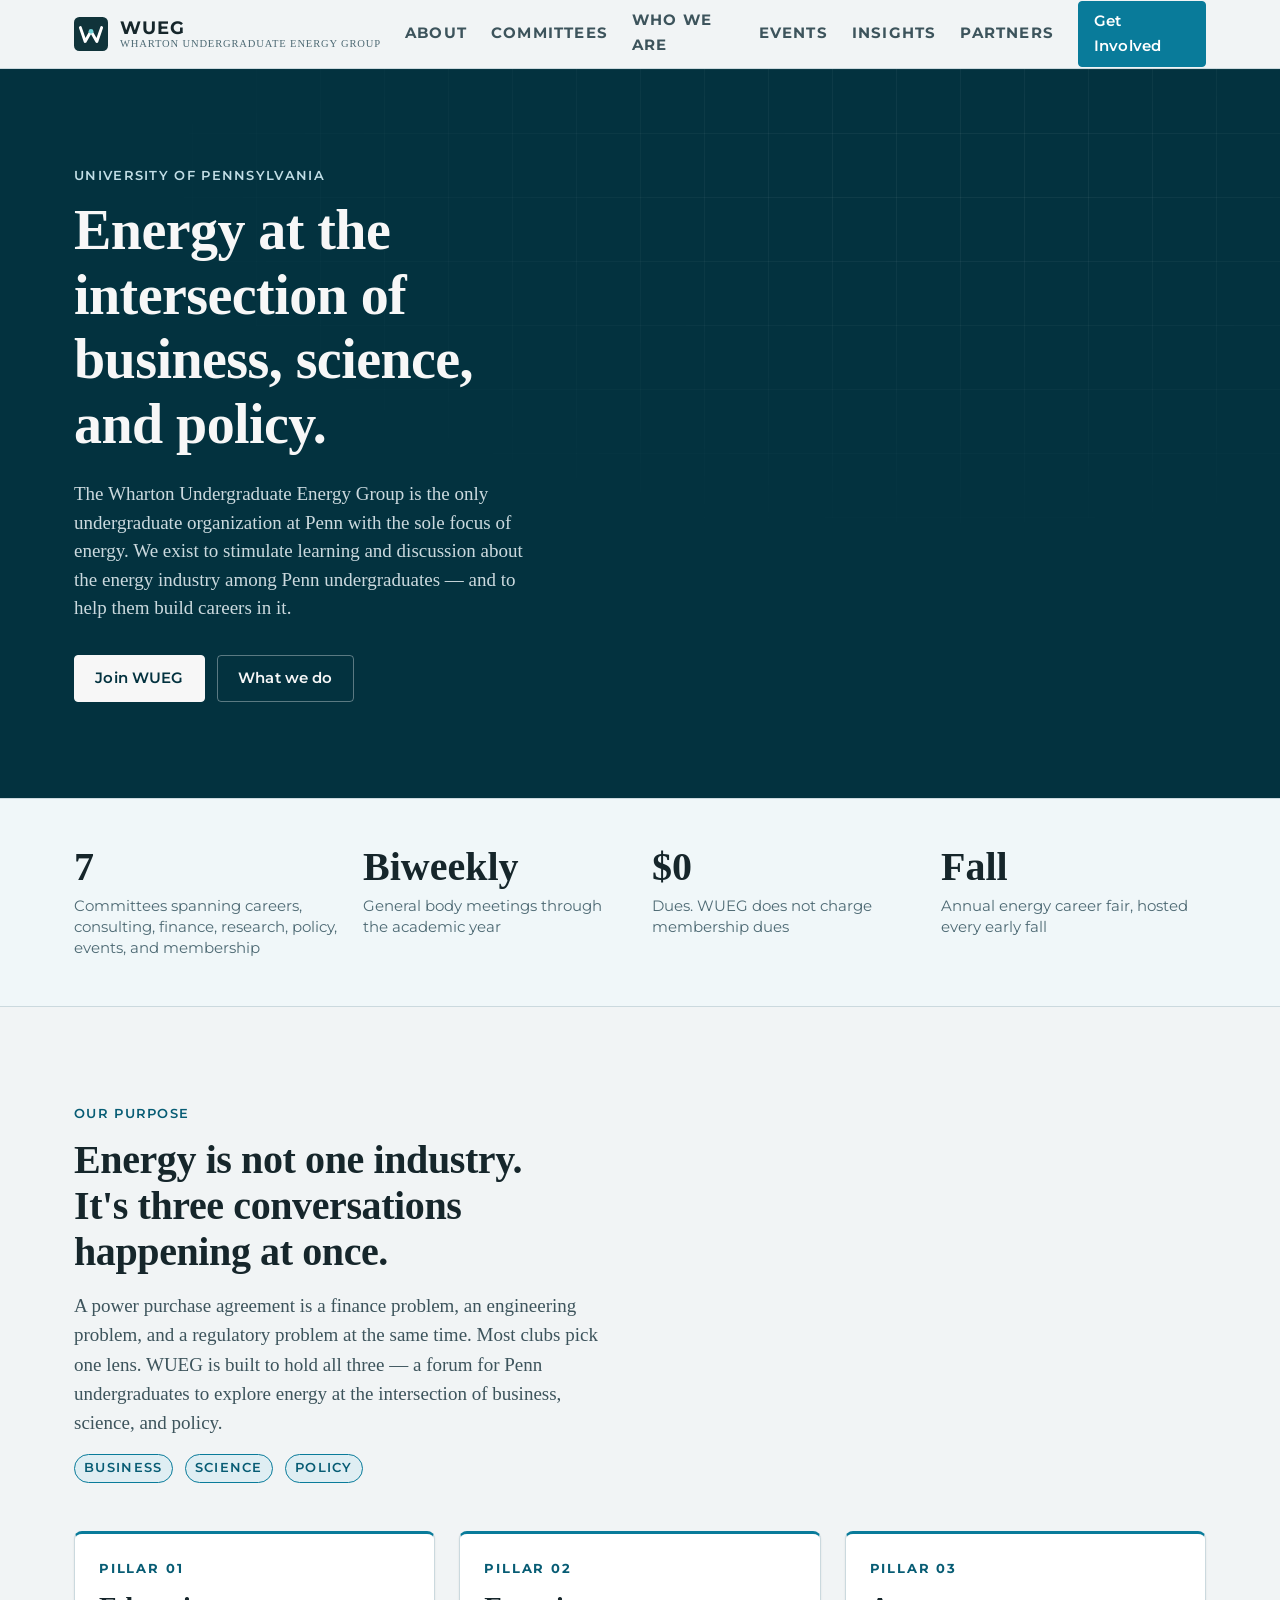
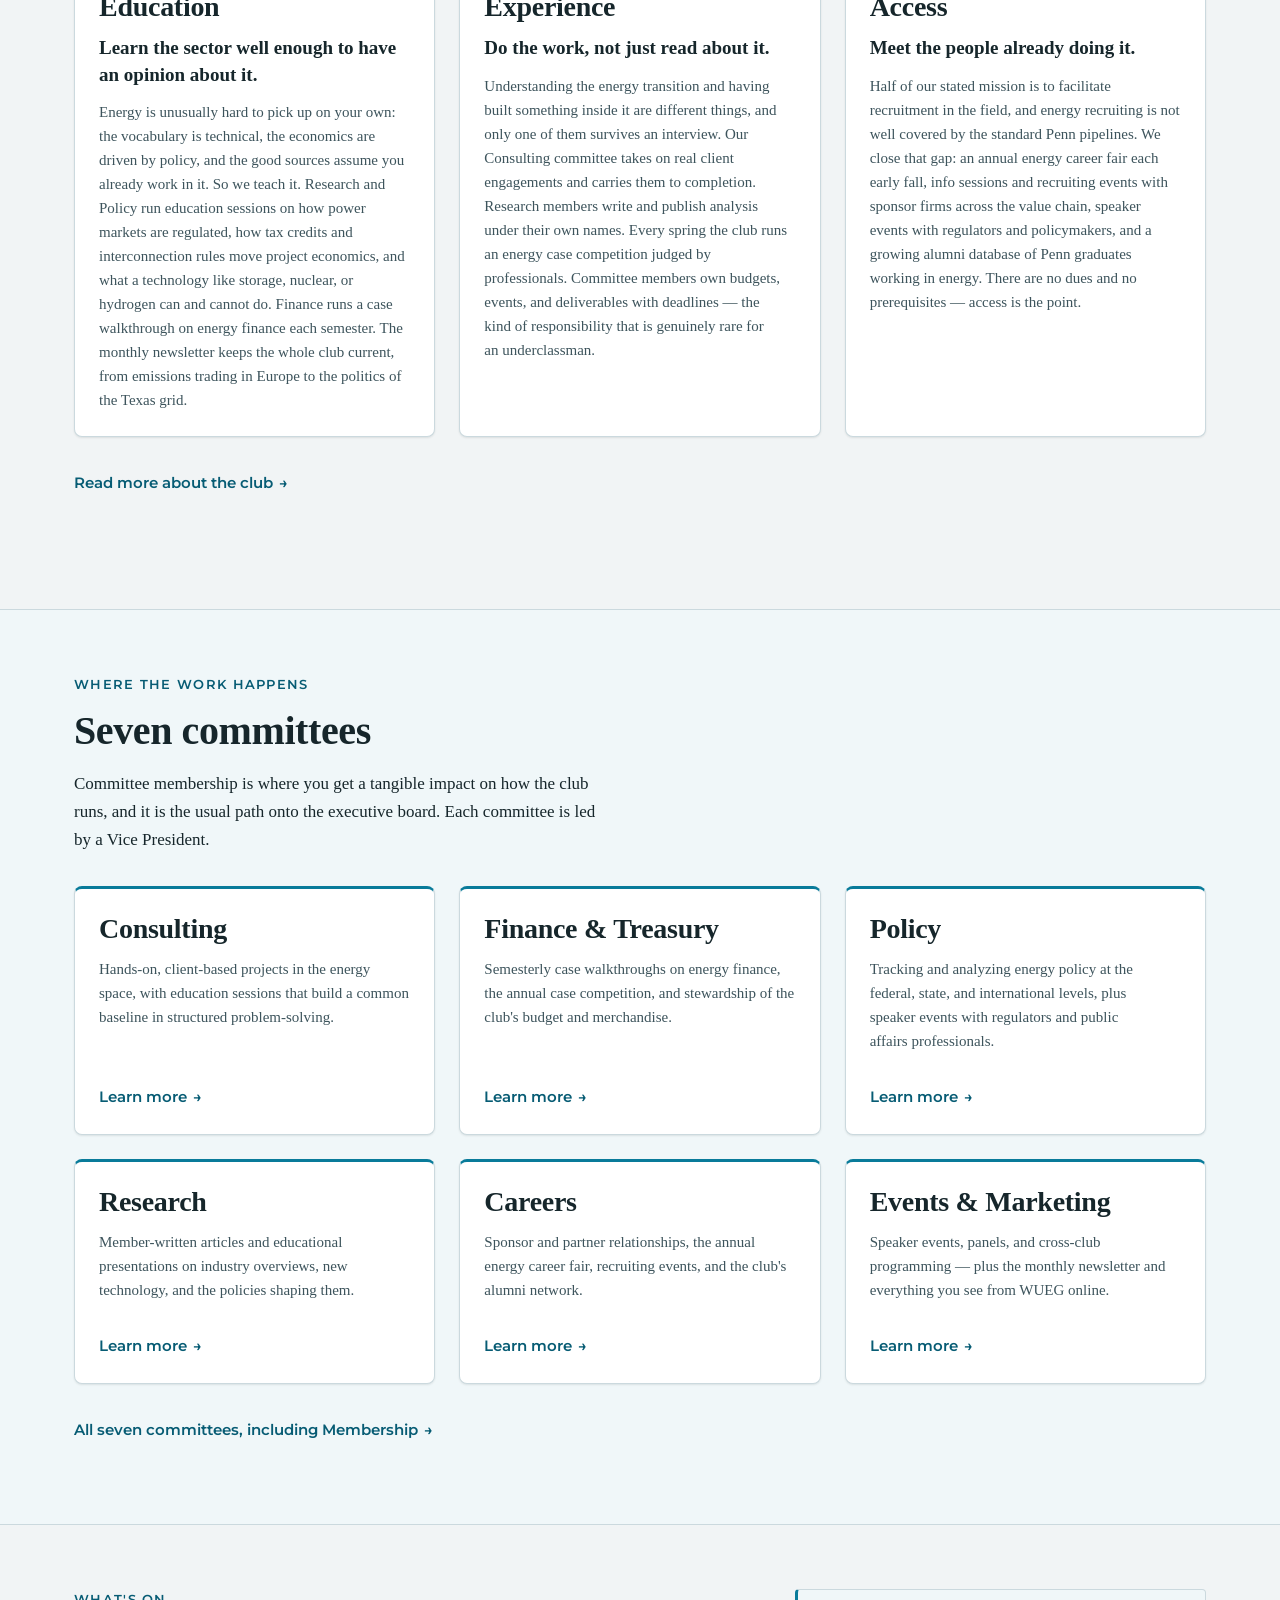
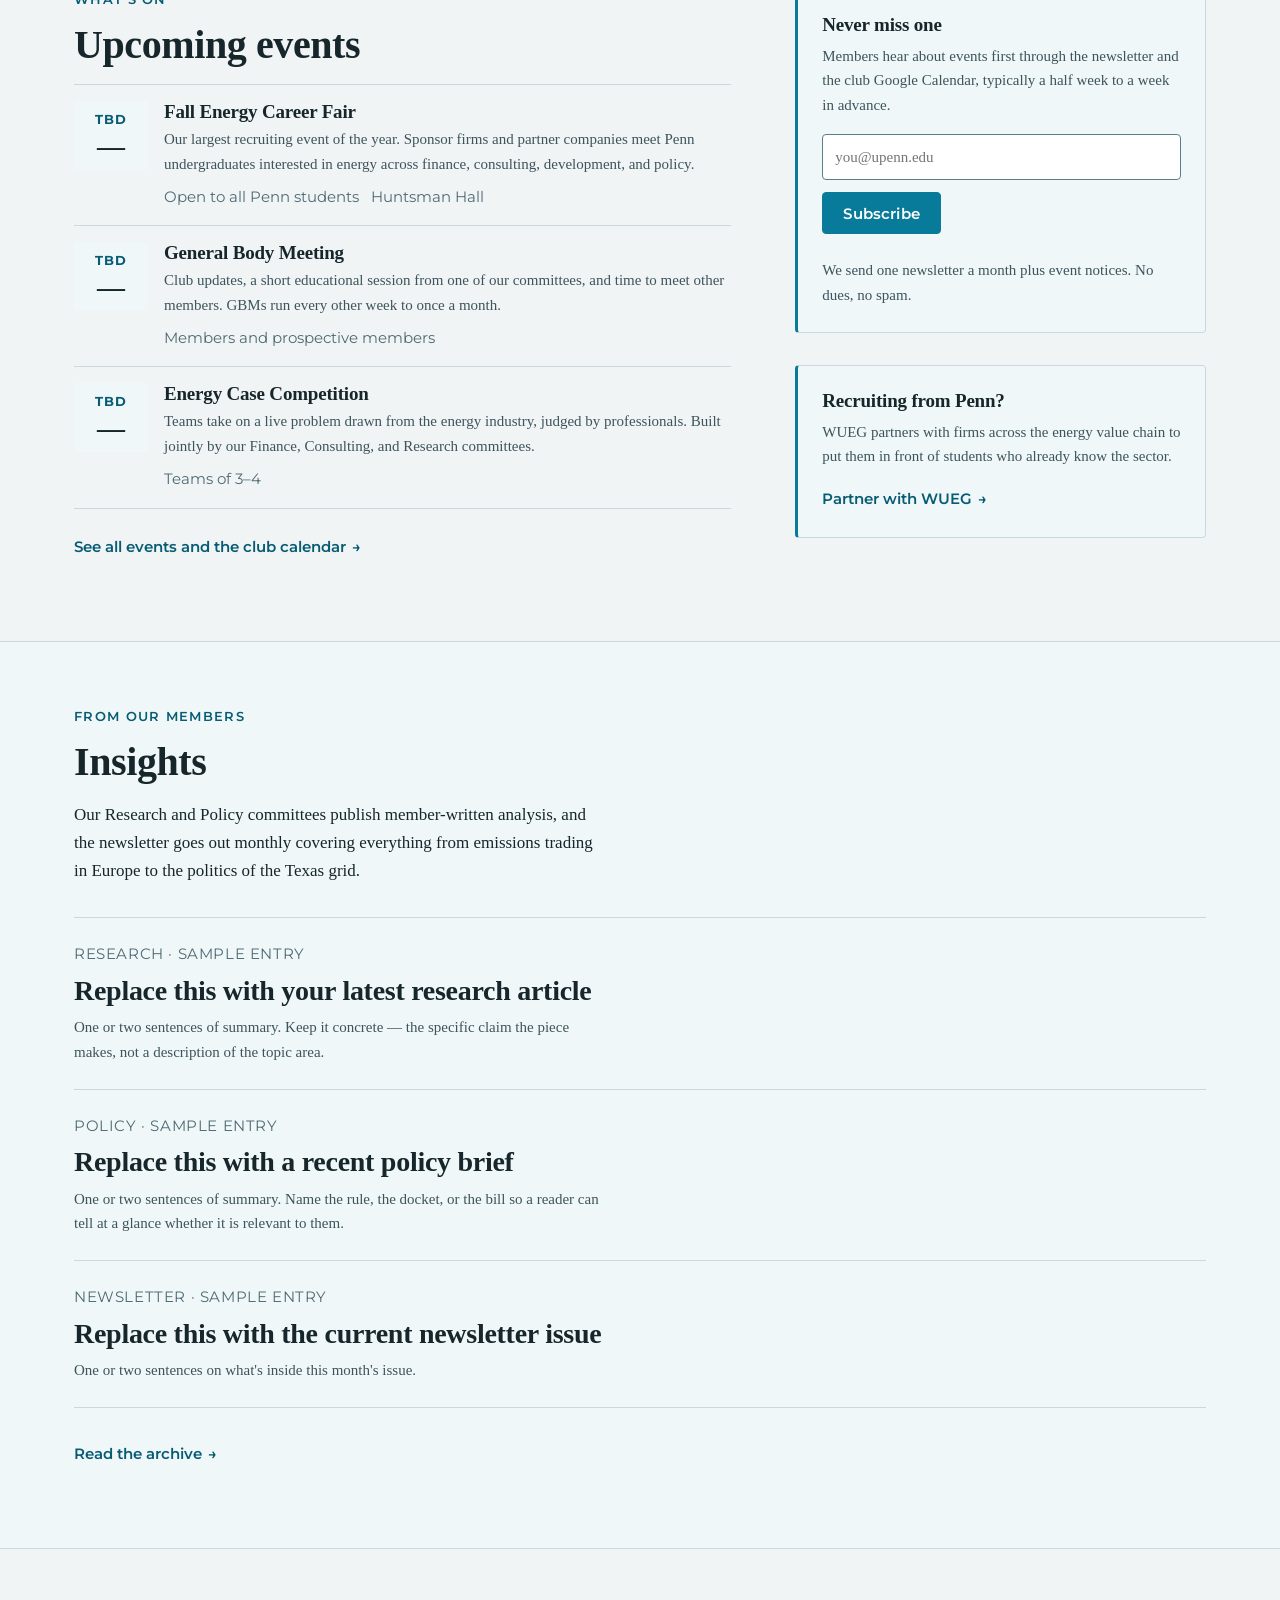
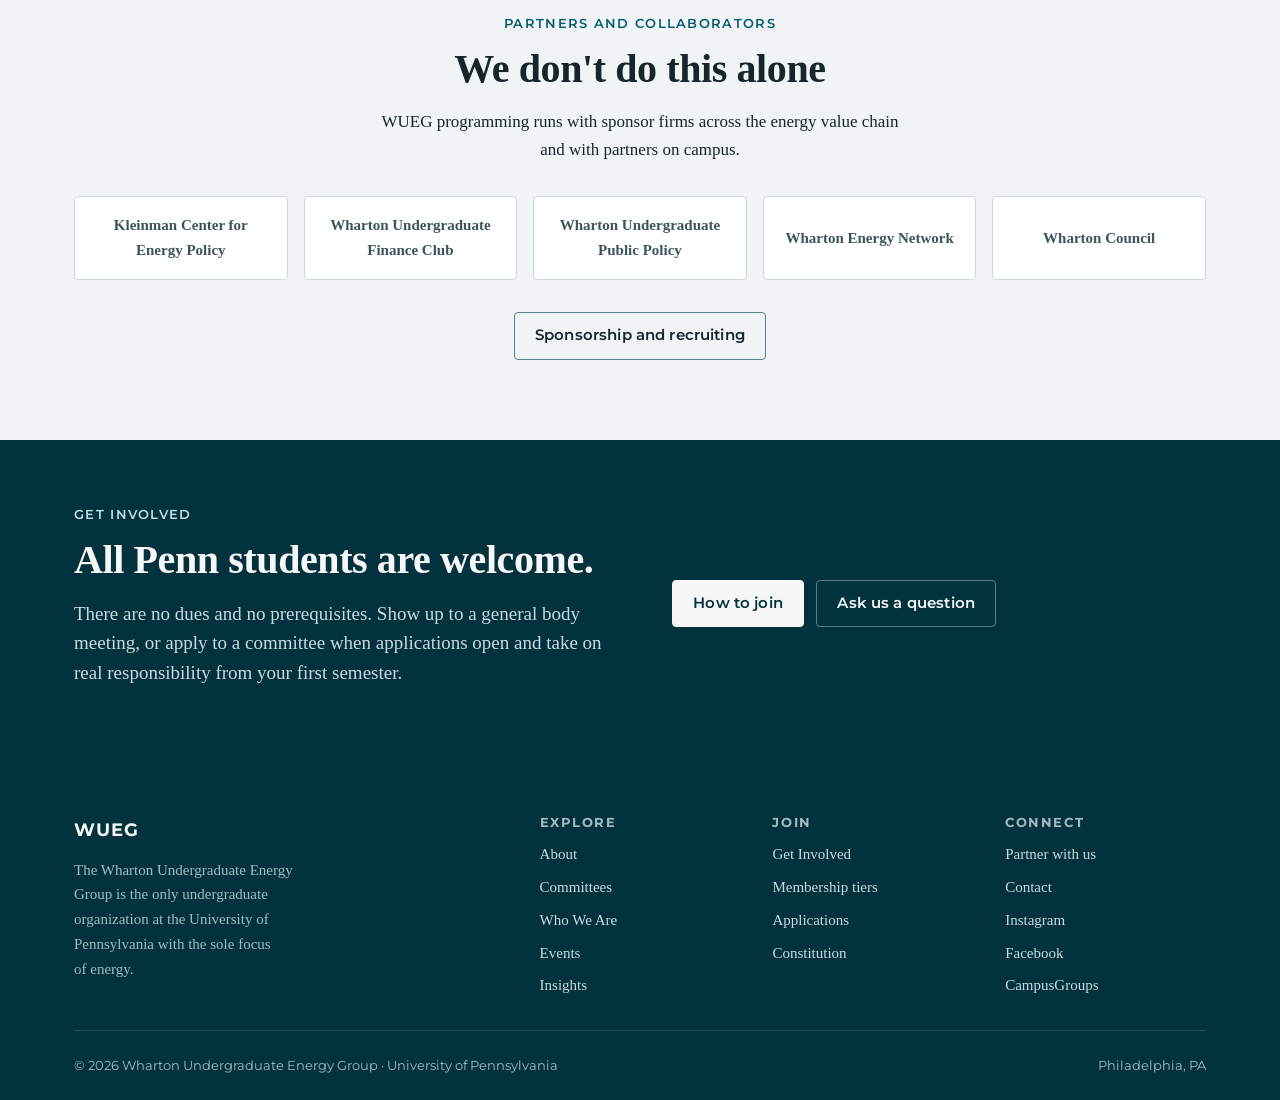
==== commit fc225145: "Implement the WUEG Brand System palette and typography Replaces the teal-on-grey palette, which was " ====
--- a/index.html
+++ b/index.html
@@ -8,7 +8,7 @@
 <link rel="icon" href="assets/img/favicon.svg" type="image/svg+xml">
 <link rel="preconnect" href="https://fonts.googleapis.com">
 <link rel="preconnect" href="https://fonts.gstatic.com" crossorigin>
-<link href="https://fonts.googleapis.com/css2?family=Inter:wght@400;500;600;700&family=Source+Serif+4:opsz,wght@8..60,400;8..60,600;8..60,700&display=swap" rel="stylesheet">
+<link href="https://fonts.googleapis.com/css2?family=Montserrat:wght@500;600;700&display=swap" rel="stylesheet">
 <link rel="stylesheet" href="assets/css/styles.css">
 <meta property="og:type" content="website">
 <meta property="og:title" content="Wharton Undergraduate Energy Group">
--- a/assets/css/styles.css
+++ b/assets/css/styles.css
@@ -26,48 +26,140 @@
 /* 01. Tokens ============================================================== */
 
 :root {
-  /* Brand. Penn red and Penn blue, used as accents against a light page. */
-  --penn-red: #990000;
-  --penn-red-dark: #7a0000;
-  --penn-blue: #011f5b;
-  --penn-blue-soft: #0b3a8f;
-  --amber: #b5701a;
-
-  /* Neutrals */
-  --ink: #16181d;
-  --ink-2: #3c414b;
-  --ink-3: #646b78;
-  --line: #e3e1dc;
-  --line-strong: #cbc7c0;
-  --bg: #fbfaf8;
-  --bg-2: #f3f1ec;
-  --surface: #ffffff;
-  --surface-2: #f7f5f1;
-
-  /* Semantic */
-  --accent: var(--penn-red);
-  --accent-ink: var(--penn-red-dark);
-  --on-accent: #ffffff;
-  --focus: #0b3a8f;
-
-  /* Type */
-  --font-display: "Source Serif 4", "Iowan Old Style", "Palatino Linotype",
-    Palatino, Georgia, "Times New Roman", serif;
-  --font-body: "Inter", -apple-system, BlinkMacSystemFont, "Segoe UI", Roboto,
-    "Helvetica Neue", Arial, sans-serif;
+  /* ------------------------------------------------------------------------
+     Ramps. Straight from the WUEG Brand System (iteration one, Sept 2026).
+     Names match the spec so they line up with its JSON artifact. Do not use
+     these directly in rules — use the role tokens below. Reaching into a ramp
+     is only correct for decorative fills and chart series.
+     ------------------------------------------------------------------------ */
+
+  /* Brand — the logo blue, extended into a ramp. brand-200 is the exact
+     light blue of the logo's outer rings. */
+  --brand-900: #03323f;
+  --brand-800: #054557;
+  --brand-700: #075c74;
+  --brand-600: #097b9a; /* THE WUEG blue, sampled from the logo */
+  --brand-500: #0b99c1;
+  --brand-400: #45b4d4;
+  --brand-300: #8acfe3;
+  --brand-200: #c2dee6;
+  --brand-100: #dfeef3;
+  --brand-50: #f0f7f9;
+
+  /* Green — secondary identity, hue 142. Categorical use only. */
+  --green-800: #195730;
+  --green-700: #257442;
+  --green-600: #328f54;
+  --green-500: #41aa67;
+  --green-400: #61c284;
+  --green-300: #90d5a9;
+  --green-200: #c4e9d1;
+  --green-50: #e5f5eb;
+
+  /* Slate — grey-teal, the same hue at 12-24% saturation. Text and structure. */
+  --slate-900: #16262b;
+  --slate-800: #243a42;
+  --slate-700: #3d545c;
+  --slate-600: #4e6a74;
+  --slate-500: #5c7d8a;
+  --slate-400: #7f9aa4;
+  --slate-300: #a3bac2;
+  --slate-200: #cbd9de;
+  --slate-100: #e2eaed;
+  --slate-50: #f1f4f5;
+
+  /* Base — three fixed values, two of them the logo's own grounds. */
+  --base-white: #ffffff;
+  --base-fog: #f7f7f7;
+  --base-ink: #0b1a1f;
+
+  /* ------------------------------------------------------------------------
+     Role tokens. Components reference these, never the ramps. Every role has
+     a value in both themes; the dark values are in section 17.
+
+     Four documented deviations from the spec, all for contrast. Every one is
+     checked by the sweep described at the bottom of this file.
+     1. --surface is slate-50, not base-fog. A deliberate call to keep the
+        page reading grey rather than off-white.
+     2. --border-strong is slate-500 light / slate-400 dark, not slate-300 and
+        slate-700. The spec calls slate-300 the "3:1 class" edge color, but it
+        is only 1.89:1 on base-fog and 1.83:1 on slate-50; slate-700 is 2.22:1
+        on base-ink. Ours reach 4.00:1 and 4.01:1 across every surface in their
+        theme, so an edge is actually visible.
+     3. Text never uses --accent on --surface. brand-600 is 4.55:1 on base-fog
+        but 4.41:1 on slate-50, so it fails as body-size text on our ground.
+        --accent-strong (6.80:1) carries accent-colored text; --accent stays
+        for fills, where white-on-accent is 4.87:1. This is the same rule the
+        spec already sets for brand-50, extended to the page ground.
+     4. --focus is brand-600 in light theme, not brand-500. brand-500 on
+        slate-50 is 2.996:1 — short of the 3:1 a focus indicator needs, by a
+        hair. brand-600 is the next step down the same ramp at 4.41:1.
+     ------------------------------------------------------------------------ */
+
+  --surface: var(--slate-50);
+  --surface-raised: var(--base-white);
+  --surface-accent: var(--brand-50);
+
+  --ink: var(--slate-900);
+  --ink-secondary: var(--slate-700);
+  --ink-muted: var(--slate-600);
+
+  --accent: var(--brand-600);
+  --accent-strong: var(--brand-700);
+  --accent-soft: var(--brand-100);
+  --on-accent: var(--base-white);
+
+  /* Categorical only: committee tags, chart series, sustainability content.
+     Never a link, never a button, never in the logo. */
+  --accent-green: var(--green-700);
+  --accent-green-soft: var(--green-200);
+  --on-accent-green: var(--base-white);
+
+  --border: var(--slate-200);
+  --border-strong: var(--slate-500);
+  --focus: var(--brand-600); /* deviation 4 */
+
+  /* Full-bleed dark bands: the hero, .section--ink, the footer. brand-900 in
+     light theme (the spec's ink-inverse row), base-ink in dark. */
+  --band: var(--brand-900);
+  --on-band: var(--base-fog);
+  --on-band-secondary: var(--slate-200);
+  --on-band-muted: var(--slate-300);
+  --on-band-accent: var(--brand-200);
+  --band-face: var(--base-fog);
+  --band-face-hover: var(--brand-100);
+
+  /* Photographic panels. The rest of the field palette (steel, moss, stone)
+     is deliberately absent until there is photography to put on it. */
+  --surface-panel: #475468;
+  --on-panel: var(--base-white);
+
+  /* ------------------------------------------------------------------------
+     Type. Two faces split by job: Georgia for everything that gets read,
+     Montserrat for everything that gets used. Georgia ships on every Mac and
+     PC, so only Montserrat is loaded over the network.
+     ------------------------------------------------------------------------ */
+  --font-display: Georgia, "Times New Roman", Times, serif;
+  --font-text: Georgia, "Times New Roman", Times, serif;
+  --font-body: "Montserrat", -apple-system, BlinkMacSystemFont, "Segoe UI",
+    Roboto, "Helvetica Neue", Arial, sans-serif;
   --font-mono: ui-monospace, SFMono-Regular, "SF Mono", Menlo, Consolas,
     "Liberation Mono", monospace;
 
-  /* Fluid type scale */
-  --fs-xs: 0.78rem;
-  --fs-sm: 0.875rem;
-  --fs-base: 1rem;
-  --fs-md: clamp(1.05rem, 0.3vw + 1rem, 1.15rem);
-  --fs-lg: clamp(1.2rem, 0.6vw + 1.05rem, 1.4rem);
-  --fs-xl: clamp(1.45rem, 1vw + 1.2rem, 1.85rem);
-  --fs-2xl: clamp(1.8rem, 1.8vw + 1.35rem, 2.6rem);
-  --fs-3xl: clamp(2.2rem, 3vw + 1.5rem, 3.6rem);
-  --fs-4xl: clamp(2.6rem, 4.6vw + 1.5rem, 4.6rem);
+  /* Type scale. The spec states fixed px; these clamp to those values at
+     desktop and scale down on small screens, where a 56px headline would
+     otherwise wrap into a narrow ragged block. */
+  --fs-display-xl: clamp(2.25rem, 4vw + 1.4rem, 3.5rem); /* 56/58 700 -0.01em */
+  --fs-display-l: clamp(1.85rem, 2.2vw + 1.2rem, 2.5rem); /* 40/44 700 */
+  --fs-display-m: clamp(1.45rem, 1vw + 1.15rem, 1.75rem); /* 28/34 700 */
+  --fs-quote: clamp(1.2rem, 0.6vw + 1.05rem, 1.375rem); /* 22/32 400 */
+  --fs-body-l: 1.1875rem; /* 19/30 400 */
+  --fs-body: 1.0625rem; /* 17/28 400 */
+  --fs-body-s: 0.9375rem; /* 15/24 400 */
+  --fs-nav: 0.9375rem; /* 15/16 700 0.08em caps */
+  --fs-eyebrow: 0.8125rem; /* 13/16 600 0.1em caps */
+  --fs-ui: 0.9375rem; /* 15/20 600 sentence case */
+  --fs-data: 0.875rem; /* 14/20 500 tabular figures */
 
   /* Space */
   --sp-1: 0.25rem;
@@ -83,8 +175,8 @@
   /* Shape */
   --radius: 4px;
   --radius-lg: 8px;
-  --shadow-sm: 0 1px 2px rgb(22 24 29 / 6%), 0 1px 3px rgb(22 24 29 / 4%);
-  --shadow: 0 2px 4px rgb(22 24 29 / 5%), 0 8px 24px rgb(22 24 29 / 7%);
+  --shadow-sm: 0 1px 2px rgb(23 26 28 / 6%), 0 1px 3px rgb(23 26 28 / 4%);
+  --shadow: 0 2px 4px rgb(23 26 28 / 5%), 0 8px 24px rgb(23 26 28 / 7%);
 
   /* Layout */
   --measure: 68ch;
@@ -109,10 +201,10 @@
 
 body {
   margin: 0;
-  background: var(--bg);
+  background: var(--surface);
   color: var(--ink);
-  font-family: var(--font-body);
-  font-size: var(--fs-base);
+  font-family: var(--font-text);
+  font-size: var(--fs-body);
   line-height: 1.65;
   -webkit-font-smoothing: antialiased;
   text-rendering: optimizeLegibility;
@@ -128,19 +220,29 @@
 
 hr {
   border: 0;
-  border-top: 1px solid var(--line);
+  border-top: 1px solid var(--border);
   margin: var(--sp-7) 0;
 }
 
 ::selection {
-  background: var(--penn-red);
-  color: #fff;
+  background: var(--accent);
+  color: var(--on-accent);
 }
 
 :focus-visible {
   outline: 2px solid var(--focus);
   outline-offset: 3px;
   border-radius: 2px;
+}
+
+/* --focus is tuned for the light page ground, where it is 4.41:1. On a dark
+   band it drops to 2.81:1, under the 3:1 a focus indicator needs, so the ring
+   switches to the band's own accent tint (9.7:1 on brand-900, 12.6:1 on
+   base-ink). Never remove the ring without replacing it. */
+.hero :focus-visible,
+.section--ink :focus-visible,
+.site-footer :focus-visible {
+  outline-color: var(--on-band-accent);
 }
 
 .skip-link {
@@ -149,8 +251,8 @@
   top: -100px;
   z-index: 200;
   padding: var(--sp-3) var(--sp-4);
-  background: var(--penn-blue);
-  color: #fff;
+  background: var(--band);
+  color: var(--on-band);
   border-radius: var(--radius);
   font-weight: 600;
   text-decoration: none;
@@ -168,25 +270,25 @@
 h3,
 h4 {
   font-family: var(--font-display);
-  font-weight: 600;
+  font-weight: 700;
   line-height: 1.15;
-  letter-spacing: -0.015em;
+  letter-spacing: -0.01em;
   color: var(--ink);
   margin: 0 0 var(--sp-4);
   text-wrap: balance;
 }
 
 h1 {
-  font-size: var(--fs-3xl);
+  font-size: var(--fs-display-xl);
 }
 h2 {
-  font-size: var(--fs-2xl);
+  font-size: var(--fs-display-l);
 }
 h3 {
-  font-size: var(--fs-xl);
+  font-size: var(--fs-display-m);
 }
 h4 {
-  font-size: var(--fs-lg);
+  font-size: var(--fs-body-l);
 }
 
 p {
@@ -195,9 +297,9 @@
 }
 
 .lede {
-  font-size: var(--fs-lg);
+  font-size: var(--fs-body-l);
   line-height: 1.55;
-  color: var(--ink-2);
+  color: var(--ink-secondary);
   max-width: 62ch;
 }
 
@@ -226,16 +328,16 @@
 .eyebrow {
   display: block;
   font-family: var(--font-body);
-  font-size: var(--fs-xs);
-  font-weight: 700;
-  letter-spacing: 0.14em;
+  font-size: var(--fs-eyebrow);
+  font-weight: 600;
+  letter-spacing: 0.1em;
   text-transform: uppercase;
-  color: var(--accent);
+  color: var(--accent-strong);
   margin: 0 0 var(--sp-3);
 }
 
 .eyebrow--muted {
-  color: var(--ink-3);
+  color: var(--ink-muted);
 }
 
 blockquote {
@@ -243,32 +345,32 @@
   padding: var(--sp-2) 0 var(--sp-2) var(--sp-5);
   border-left: 3px solid var(--accent);
   font-family: var(--font-display);
-  font-size: var(--fs-lg);
+  font-size: var(--fs-quote);
   line-height: 1.5;
-  color: var(--ink-2);
+  color: var(--ink-secondary);
 }
 
 blockquote cite {
   display: block;
   margin-top: var(--sp-3);
   font-family: var(--font-body);
-  font-size: var(--fs-sm);
+  font-size: var(--fs-body-s);
   font-style: normal;
-  color: var(--ink-3);
+  color: var(--ink-muted);
 }
 
 code {
   font-family: var(--font-mono);
   font-size: 0.9em;
-  background: var(--bg-2);
+  background: var(--surface-accent);
   padding: 0.15em 0.4em;
   border-radius: 3px;
 }
 
 small,
 .small {
-  font-size: var(--fs-sm);
-  color: var(--ink-3);
+  font-size: var(--fs-body-s);
+  color: var(--ink-muted);
 }
 
 /* 04. Layout primitives =================================================== */
@@ -297,28 +399,28 @@
 }
 
 .section--alt {
-  background: var(--bg-2);
-  border-block: 1px solid var(--line);
+  background: var(--surface-accent);
+  border-block: 1px solid var(--border);
 }
 
 .section--ink {
-  background: var(--penn-blue);
-  color: #e8ecf5;
+  background: var(--band);
+  color: var(--on-band);
   border-block: 0;
 }
 
 .section--ink h2,
 .section--ink h3 {
-  color: #fff;
+  color: var(--on-band);
 }
 
 .section--ink .lede,
 .section--ink p {
-  color: #c3cde3;
+  color: var(--on-band-secondary);
 }
 
 .section--ink .eyebrow {
-  color: #8fb0ef;
+  color: var(--on-band-accent);
 }
 
 .section-head {
@@ -375,9 +477,9 @@
   z-index: 100;
   /* Nearly opaque on purpose. At 88% the body text of a long page (the
      constitution especially) reads through the bar as you scroll. */
-  background: rgb(251 250 248 / 96%);
+  background: rgb(241 244 245 / 96%);
   backdrop-filter: saturate(180%) blur(12px);
-  border-bottom: 1px solid var(--line);
+  border-bottom: 1px solid var(--border);
 }
 
 .site-header__inner {
@@ -410,17 +512,18 @@
 }
 
 .brand__abbr {
-  font-family: var(--font-display);
+  font-family: var(--font-body);
   font-size: 1.15rem;
   font-weight: 700;
-  letter-spacing: 0.01em;
+  letter-spacing: 0.06em;
+  text-transform: uppercase;
 }
 
 .brand__full {
   font-size: 0.66rem;
   letter-spacing: 0.08em;
   text-transform: uppercase;
-  color: var(--ink-3);
+  color: var(--ink-muted);
   white-space: nowrap;
 }
 
@@ -438,11 +541,12 @@
   align-items: center;
   gap: var(--sp-2);
   background: none;
-  border: 1px solid var(--line-strong);
+  border: 1px solid var(--border-strong);
   border-radius: var(--radius);
   padding: var(--sp-2) var(--sp-3);
   font: inherit;
-  font-size: var(--fs-sm);
+  font-family: var(--font-body);
+  font-size: var(--fs-ui);
   font-weight: 600;
   color: var(--ink);
   cursor: pointer;
@@ -491,9 +595,12 @@
 .nav__link {
   display: inline-block;
   padding: var(--sp-2) 0;
-  font-size: var(--fs-sm);
-  font-weight: 500;
-  color: var(--ink-2);
+  font-family: var(--font-body);
+  font-size: var(--fs-nav);
+  font-weight: 700;
+  letter-spacing: 0.08em;
+  text-transform: uppercase;
+  color: var(--ink-secondary);
   text-decoration: none;
   border-bottom: 2px solid transparent;
   transition: color 0.15s ease, border-color 0.15s ease;
@@ -501,7 +608,7 @@
 
 .nav__link:hover {
   color: var(--ink);
-  border-bottom-color: var(--line-strong);
+  border-bottom-color: var(--border-strong);
 }
 
 .nav__link[aria-current="page"] {
@@ -521,8 +628,8 @@
     align-items: stretch;
     gap: 0;
     padding: var(--sp-4) var(--sp-5) var(--sp-6);
-    background: var(--surface);
-    border-bottom: 1px solid var(--line);
+    background: var(--surface-raised);
+    border-bottom: 1px solid var(--border);
     box-shadow: var(--shadow);
     max-height: calc(100vh - var(--header-h));
     overflow-y: auto;
@@ -539,18 +646,18 @@
   }
 
   .nav__list li + li {
-    border-top: 1px solid var(--line);
+    border-top: 1px solid var(--border);
   }
 
   .nav__link {
     padding: var(--sp-3) 0;
-    font-size: var(--fs-md);
+    font-size: var(--fs-nav);
     border-bottom: 0;
   }
 
   .nav__link[aria-current="page"] {
     border-bottom: 0;
-    color: var(--accent);
+    color: var(--accent-strong);
   }
 
   .nav .btn {
@@ -568,19 +675,19 @@
 /* 06. Buttons & links ===================================================== */
 
 a {
-  color: var(--accent-ink);
+  color: var(--accent-strong);
   text-decoration-thickness: 1px;
   text-underline-offset: 2px;
 }
 
 a:hover {
-  color: var(--penn-red);
+  color: var(--accent-strong);
 }
 
 /* Inline links only. Without :not(.btn) this beats .btn--light on
    specificity and paints pale blue text onto a white button. */
 .section--ink a:not(.btn) {
-  color: #a9c4ff;
+  color: var(--on-band-accent);
 }
 
 .btn {
@@ -591,7 +698,7 @@
   border: 1px solid transparent;
   border-radius: var(--radius);
   font-family: var(--font-body);
-  font-size: var(--fs-sm);
+  font-size: var(--fs-ui);
   font-weight: 600;
   letter-spacing: 0.01em;
   text-decoration: none;
@@ -605,65 +712,66 @@
 }
 
 .btn--primary {
-  background: var(--penn-red);
-  border-color: var(--penn-red);
+  background: var(--accent);
+  border-color: var(--accent);
   color: var(--on-accent);
 }
 
 .btn--primary:hover {
-  background: var(--penn-red-dark);
-  border-color: var(--penn-red-dark);
-  color: #fff;
+  background: var(--accent-strong);
+  border-color: var(--accent-strong);
+  color: var(--on-accent);
 }
 
 .btn--secondary {
   background: transparent;
-  border-color: var(--line-strong);
+  border-color: var(--border-strong);
   color: var(--ink);
 }
 
 .btn--secondary:hover {
-  border-color: var(--ink-2);
-  background: var(--surface);
+  border-color: var(--ink-secondary);
+  background: var(--surface-raised);
   color: var(--ink);
 }
 
 .btn--ghost {
   background: transparent;
   border-color: rgb(255 255 255 / 35%);
-  color: #fff;
+  color: var(--on-band);
 }
 
 .btn--ghost:hover {
   background: rgb(255 255 255 / 10%);
-  border-color: #fff;
-  color: #fff;
+  border-color: var(--on-band);
+  color: var(--on-band);
 }
 
 .btn--light {
-  background: #fff;
-  border-color: #fff;
-  color: var(--penn-blue);
+  background: var(--band-face);
+  border-color: var(--band-face);
+  color: var(--band);
 }
 
 .btn--light:hover {
-  background: #e8ecf5;
-  color: var(--penn-blue);
+  background: var(--band-face-hover);
+  color: var(--band);
 }
 
 .btn--sm {
   padding: 0.5em 1em;
-  font-size: var(--fs-xs);
+  font-size: var(--fs-body-s);
 }
 
 .arrow-link {
+  font-family: var(--font-body);
   display: inline-flex;
   align-items: center;
   gap: 0.4em;
-  font-size: var(--fs-sm);
+  font-size: var(--fs-ui);
   font-weight: 600;
   text-decoration: none;
-  color: var(--accent-ink);
+  color: var(--accent-strong);
 }
 
 .arrow-link::after {
@@ -680,8 +788,8 @@
 .hero {
   position: relative;
   overflow: hidden;
-  background: var(--penn-blue);
-  color: #fff;
+  background: var(--band);
+  color: var(--on-band);
   padding-block: var(--sp-9);
 }
 
@@ -714,8 +822,8 @@
 }
 
 .hero h1 {
-  font-size: var(--fs-4xl);
-  color: #fff;
+  font-size: var(--fs-display-xl);
+  color: var(--on-band);
   margin-bottom: var(--sp-5);
   /* `balance` (inherited from the shared heading rule) equalizes line lengths,
      which on a heading this long produces a tall, narrow, ragged block. Let it
@@ -724,14 +832,14 @@
 }
 
 .hero__lede {
-  font-size: var(--fs-lg);
+  font-size: var(--fs-body-l);
   line-height: 1.5;
-  color: #c9d4ea;
+  color: var(--on-band-secondary);
   margin-bottom: var(--sp-6);
 }
 
 .hero__eyebrow {
-  color: #8fb0ef;
+  color: var(--on-band-accent);
 }
 
 .hero__actions {
@@ -742,8 +850,8 @@
 
 /* Compact hero for interior pages */
 .page-hero {
-  background: var(--bg-2);
-  border-bottom: 1px solid var(--line);
+  background: var(--surface-accent);
+  border-bottom: 1px solid var(--border);
   padding-block: var(--sp-7);
 }
 
@@ -782,8 +890,8 @@
   display: flex;
   flex-direction: column;
   padding: var(--sp-5);
-  background: var(--surface);
-  border: 1px solid var(--line);
+  background: var(--surface-raised);
+  border: 1px solid var(--border);
   border-radius: var(--radius-lg);
   box-shadow: var(--shadow-sm);
 }
@@ -793,13 +901,13 @@
 }
 
 .card h3 {
-  font-size: var(--fs-lg);
+  font-size: var(--fs-display-m);
   margin-bottom: var(--sp-3);
 }
 
 .card p {
-  color: var(--ink-2);
-  font-size: var(--fs-sm);
+  color: var(--ink-secondary);
+  font-size: var(--fs-body-s);
   line-height: 1.6;
 }
 
@@ -816,7 +924,7 @@
 }
 
 .card--link:hover {
-  border-color: var(--line-strong);
+  border-color: var(--border-strong);
   box-shadow: var(--shadow);
   transform: translateY(-2px);
   color: inherit;
@@ -828,9 +936,9 @@
 
 .card__num {
   font-family: var(--font-body);
-  font-size: var(--fs-xs);
+  font-size: var(--fs-eyebrow);
   font-weight: 700;
-  color: var(--accent);
+  color: var(--accent-strong);
   letter-spacing: 0.14em;
   text-transform: uppercase;
   margin-bottom: var(--sp-3);
@@ -840,7 +948,7 @@
    against the `.card p` rule above. */
 .card p.card__def {
   font-family: var(--font-display);
-  font-size: var(--fs-md);
+  font-size: var(--fs-body-l);
   font-weight: 600;
   line-height: 1.4;
   color: var(--ink);
@@ -854,13 +962,13 @@
 }
 
 .pillar h3 {
-  font-size: var(--fs-lg);
+  font-size: var(--fs-display-m);
   margin-bottom: var(--sp-2);
 }
 
 .pillar p {
-  color: var(--ink-2);
-  font-size: var(--fs-sm);
+  color: var(--ink-secondary);
+  font-size: var(--fs-body-s);
   margin-bottom: 0;
 }
 
@@ -870,8 +978,8 @@
   flex-direction: column;
   gap: var(--sp-3);
   padding: var(--sp-5);
-  background: var(--surface);
-  border: 1px solid var(--line);
+  background: var(--surface-raised);
+  border: 1px solid var(--border);
   border-radius: var(--radius-lg);
 }
 
@@ -884,14 +992,14 @@
 
 .committee h3 {
   margin: 0;
-  font-size: var(--fs-lg);
+  font-size: var(--fs-display-m);
 }
 
 .committee ul {
   margin: 0;
   padding-left: 1.1em;
-  font-size: var(--fs-sm);
-  color: var(--ink-2);
+  font-size: var(--fs-body-s);
+  color: var(--ink-secondary);
 }
 
 .committee li + li {
@@ -904,8 +1012,8 @@
   flex-direction: column;
   gap: var(--sp-2);
   padding: var(--sp-4);
-  background: var(--surface);
-  border: 1px solid var(--line);
+  background: var(--surface-raised);
+  border: 1px solid var(--border);
   border-radius: var(--radius-lg);
 }
 
@@ -914,28 +1022,29 @@
   width: 100%;
   object-fit: cover;
   border-radius: var(--radius);
-  background: var(--bg-2);
+  background: var(--surface-accent);
   margin-bottom: var(--sp-2);
 }
 
 .person__name {
   font-family: var(--font-display);
-  font-size: var(--fs-md);
+  font-size: var(--fs-body-l);
   font-weight: 600;
   margin: 0;
   line-height: 1.25;
 }
 
 .person__role {
-  font-size: var(--fs-sm);
+  font-size: var(--fs-body-s);
   font-weight: 600;
-  color: var(--accent);
+  color: var(--accent-strong);
   margin: 0;
 }
 
 .person__meta {
-  font-size: var(--fs-xs);
-  color: var(--ink-3);
+  font-family: var(--font-body);
+  font-size: var(--fs-body-s);
+  color: var(--ink-muted);
   margin: 0;
 }
 
@@ -945,11 +1054,11 @@
   grid-template-columns: 74px minmax(0, 1fr);
   gap: var(--sp-4);
   padding: var(--sp-4) 0;
-  border-top: 1px solid var(--line);
+  border-top: 1px solid var(--border);
 }
 
 .event:last-child {
-  border-bottom: 1px solid var(--line);
+  border-bottom: 1px solid var(--border);
 }
 
 .event__date {
@@ -958,40 +1067,43 @@
   align-items: center;
   justify-content: flex-start;
   padding: var(--sp-2) 0;
-  background: var(--bg-2);
+  background: var(--surface-accent);
   border-radius: var(--radius);
   height: fit-content;
 }
 
 .event__month {
-  font-size: var(--fs-xs);
+  font-family: var(--font-body);
+  font-size: var(--fs-eyebrow);
   font-weight: 700;
   letter-spacing: 0.1em;
   text-transform: uppercase;
-  color: var(--accent);
+  color: var(--accent-strong);
 }
 
 .event__day {
   font-family: var(--font-display);
-  font-size: 1.5rem;
+  font-variant-numeric: tabular-nums;
+  font-size: var(--fs-display-m);
   font-weight: 700;
   line-height: 1.1;
 }
 
 .event__body h3 {
-  font-size: var(--fs-md);
+  font-size: var(--fs-body-l);
   margin-bottom: var(--sp-1);
 }
 
 .event__body p {
-  font-size: var(--fs-sm);
-  color: var(--ink-2);
+  font-size: var(--fs-body-s);
+  color: var(--ink-secondary);
   margin-bottom: var(--sp-2);
 }
 
 .event__meta {
-  font-size: var(--fs-xs);
-  color: var(--ink-3);
+  font-family: var(--font-body);
+  font-size: var(--fs-body-s);
+  color: var(--ink-muted);
   display: flex;
   flex-wrap: wrap;
   gap: var(--sp-3);
@@ -1003,15 +1115,15 @@
   flex-direction: column;
   gap: var(--sp-2);
   padding: var(--sp-5) 0;
-  border-top: 1px solid var(--line);
+  border-top: 1px solid var(--border);
 }
 
 .post:last-child {
-  border-bottom: 1px solid var(--line);
+  border-bottom: 1px solid var(--border);
 }
 
 .post h3 {
-  font-size: var(--fs-lg);
+  font-size: var(--fs-display-m);
   margin: 0;
 }
 
@@ -1021,20 +1133,21 @@
 }
 
 .post h3 a:hover {
-  color: var(--accent);
+  color: var(--accent-strong);
   text-decoration: underline;
 }
 
 .post__meta {
-  font-size: var(--fs-xs);
+  font-family: var(--font-body);
+  font-size: var(--fs-body-s);
   letter-spacing: 0.04em;
   text-transform: uppercase;
-  color: var(--ink-3);
+  color: var(--ink-muted);
 }
 
 .post p {
-  font-size: var(--fs-sm);
-  color: var(--ink-2);
+  font-size: var(--fs-body-s);
+  color: var(--ink-secondary);
   margin: 0;
   max-width: 70ch;
 }
@@ -1042,20 +1155,29 @@
 /* Tag / pill */
 .tag {
   display: inline-block;
-  padding: 0.2em 0.65em;
-  border: 1px solid var(--line-strong);
+  padding: 0.2em 0.7em;
+  border: 1px solid var(--accent-green);
   border-radius: 999px;
-  font-size: var(--fs-xs);
+  font-family: var(--font-body);
+  font-size: var(--fs-eyebrow);
   font-weight: 600;
-  letter-spacing: 0.03em;
-  color: var(--ink-2);
-  background: var(--surface);
+  letter-spacing: 0.1em;
+  text-transform: uppercase;
+  color: var(--ink);
+  background: var(--accent-green-soft);
+  text-decoration: none;
+}
+
+a.tag:hover {
+  border-color: var(--accent-green);
+  background: var(--accent-green);
+  color: var(--on-accent-green);
 }
 
 .tag--accent {
-  border-color: color-mix(in srgb, var(--accent) 35%, transparent);
-  color: var(--accent-ink);
-  background: color-mix(in srgb, var(--accent) 6%, var(--surface));
+  border-color: var(--accent);
+  color: var(--accent-strong);
+  background: var(--accent-soft);
 }
 
 /* Partner logo strip */
@@ -1072,20 +1194,20 @@
   flex: 1 1 150px;
   min-height: 78px;
   padding: var(--sp-4);
-  background: var(--surface);
-  border: 1px solid var(--line);
+  background: var(--surface-raised);
+  border: 1px solid var(--border);
   border-radius: var(--radius);
-  font-size: var(--fs-sm);
+  font-size: var(--fs-body-s);
   font-weight: 600;
-  color: var(--ink-2);
+  color: var(--ink-secondary);
   text-align: center;
 }
 
 /* Callout */
 .callout {
   padding: var(--sp-5);
-  background: var(--surface-2);
-  border: 1px solid var(--line);
+  background: var(--surface-accent);
+  border: 1px solid var(--border);
   border-left: 3px solid var(--accent);
   border-radius: var(--radius);
 }
@@ -1095,13 +1217,13 @@
 }
 
 .callout h3 {
-  font-size: var(--fs-md);
+  font-size: var(--fs-body-l);
   margin-bottom: var(--sp-2);
 }
 
 .callout p {
-  font-size: var(--fs-sm);
-  color: var(--ink-2);
+  font-size: var(--fs-body-s);
+  color: var(--ink-secondary);
 }
 
 /* 09. Stats =============================================================== */
@@ -1115,7 +1237,8 @@
 .stat__value {
   display: block;
   font-family: var(--font-display);
-  font-size: var(--fs-2xl);
+  font-variant-numeric: tabular-nums;
+  font-size: var(--fs-display-l);
   font-weight: 700;
   line-height: 1;
   color: var(--ink);
@@ -1123,33 +1246,36 @@
 }
 
 .section--ink .stat__value {
-  color: #fff;
+  color: var(--on-band);
 }
 
 .stat__label {
   display: block;
-  font-size: var(--fs-sm);
-  color: var(--ink-3);
+  font-family: var(--font-body);
+  font-size: var(--fs-body-s);
+  color: var(--ink-muted);
   line-height: 1.4;
 }
 
 .section--ink .stat__label {
-  color: #a9b7d4;
+  color: var(--on-band-muted);
 }
 
 /* 10. Tables ============================================================== */
 
 .table-wrap {
   overflow-x: auto;
-  border: 1px solid var(--line);
+  border: 1px solid var(--border);
   border-radius: var(--radius-lg);
-  background: var(--surface);
+  background: var(--surface-raised);
 }
 
 table {
   width: 100%;
   border-collapse: collapse;
-  font-size: var(--fs-sm);
+  font-family: var(--font-body);
+  font-variant-numeric: tabular-nums;
+  font-size: var(--fs-data);
 }
 
 th,
@@ -1157,16 +1283,16 @@
   padding: var(--sp-3) var(--sp-4);
   text-align: left;
   vertical-align: top;
-  border-bottom: 1px solid var(--line);
+  border-bottom: 1px solid var(--border);
 }
 
 thead th {
-  background: var(--bg-2);
-  font-size: var(--fs-xs);
+  background: var(--surface-accent);
+  font-size: var(--fs-eyebrow);
   font-weight: 700;
   letter-spacing: 0.08em;
   text-transform: uppercase;
-  color: var(--ink-2);
+  color: var(--ink-secondary);
   white-space: nowrap;
 }
 
@@ -1177,11 +1303,11 @@
 /* 11. Accordion / FAQ ===================================================== */
 
 .faq {
-  border-top: 1px solid var(--line);
+  border-top: 1px solid var(--border);
 }
 
 .faq__item {
-  border-bottom: 1px solid var(--line);
+  border-bottom: 1px solid var(--border);
 }
 
 .faq__item > summary {
@@ -1191,7 +1317,7 @@
   gap: var(--sp-4);
   padding: var(--sp-4) 0;
   font-family: var(--font-display);
-  font-size: var(--fs-md);
+  font-size: var(--fs-body-l);
   font-weight: 600;
   cursor: pointer;
   list-style: none;
@@ -1207,7 +1333,7 @@
   font-family: var(--font-body);
   font-size: 1.3rem;
   line-height: 1;
-  color: var(--accent);
+  color: var(--accent-strong);
 }
 
 .faq__item[open] > summary::after {
@@ -1216,8 +1342,8 @@
 
 .faq__answer {
   padding-bottom: var(--sp-4);
-  font-size: var(--fs-sm);
-  color: var(--ink-2);
+  font-size: var(--fs-body-s);
+  color: var(--ink-secondary);
   max-width: 68ch;
 }
 
@@ -1231,7 +1357,7 @@
   list-style: none;
   margin: 0;
   padding: 0;
-  border-left: 2px solid var(--line);
+  border-left: 2px solid var(--border);
 }
 
 .timeline__item {
@@ -1252,27 +1378,28 @@
   height: 12px;
   border-radius: 50%;
   background: var(--accent);
-  border: 2px solid var(--bg);
+  border: 2px solid var(--surface);
 }
 
 .timeline__when {
+  font-family: var(--font-body);
   display: block;
-  font-size: var(--fs-xs);
+  font-size: var(--fs-eyebrow);
   font-weight: 700;
   letter-spacing: 0.08em;
   text-transform: uppercase;
-  color: var(--accent);
+  color: var(--accent-strong);
   margin-bottom: var(--sp-1);
 }
 
 .timeline__item h3 {
-  font-size: var(--fs-md);
+  font-size: var(--fs-body-l);
   margin-bottom: var(--sp-2);
 }
 
 .timeline__item p {
-  font-size: var(--fs-sm);
-  color: var(--ink-2);
+  font-size: var(--fs-body-s);
+  color: var(--ink-secondary);
   margin-bottom: 0;
   max-width: 62ch;
 }
@@ -1286,18 +1413,18 @@
   max-height: calc(100vh - var(--header-h) - var(--sp-7));
   overflow-y: auto;
   padding: var(--sp-4);
-  background: var(--surface);
-  border: 1px solid var(--line);
+  background: var(--surface-raised);
+  border: 1px solid var(--border);
   border-radius: var(--radius-lg);
 }
 
 .toc h2 {
-  font-size: var(--fs-xs);
+  font-size: var(--fs-eyebrow);
   font-weight: 700;
   letter-spacing: 0.12em;
   text-transform: uppercase;
   font-family: var(--font-body);
-  color: var(--ink-3);
+  color: var(--ink-muted);
   margin-bottom: var(--sp-3);
 }
 
@@ -1319,9 +1446,9 @@
 .toc a {
   display: block;
   padding: var(--sp-1) 0;
-  font-size: var(--fs-sm);
+  font-size: var(--fs-body-s);
   text-decoration: none;
-  color: var(--ink-2);
+  color: var(--ink-secondary);
   border-left: 2px solid transparent;
   padding-left: var(--sp-3);
   margin-left: calc(var(--sp-3) * -1 + var(--sp-3));
@@ -1329,13 +1456,14 @@
 
 .toc a::before {
   content: counter(toc) ". ";
-  color: var(--ink-3);
+  color: var(--ink-muted);
 }
 
 .toc a:hover,
 .toc a.is-active {
-  color: var(--accent-ink);
+  color: var(--accent-strong);
   border-left-color: var(--accent);
+  background: var(--accent-soft);
 }
 
 @media (max-width: 899px) {
@@ -1347,10 +1475,10 @@
 
 /* Legal / constitution body */
 .legal h2 {
-  font-size: var(--fs-xl);
+  font-size: var(--fs-display-m);
   padding-top: var(--sp-5);
   margin-top: var(--sp-6);
-  border-top: 1px solid var(--line);
+  border-top: 1px solid var(--border);
 }
 
 .legal h2:first-child {
@@ -1360,18 +1488,18 @@
 }
 
 .legal h3 {
-  font-size: var(--fs-md);
+  font-size: var(--fs-body-l);
   margin-top: var(--sp-5);
   margin-bottom: var(--sp-3);
 }
 
 .legal h4 {
   font-family: var(--font-body);
-  font-size: var(--fs-sm);
+  font-size: var(--fs-ui);
   font-weight: 700;
   letter-spacing: 0.06em;
   text-transform: uppercase;
-  color: var(--ink-3);
+  color: var(--ink-muted);
   margin-top: var(--sp-4);
   margin-bottom: var(--sp-2);
 }
@@ -1394,9 +1522,9 @@
 
 .legal p,
 .legal li {
-  font-size: var(--fs-sm);
+  font-size: var(--fs-body-s);
   line-height: 1.7;
-  color: var(--ink-2);
+  color: var(--ink-secondary);
 }
 
 /* 14. Forms =============================================================== */
@@ -1413,14 +1541,15 @@
 }
 
 .field label {
-  font-size: var(--fs-sm);
+  font-family: var(--font-body);
+  font-size: var(--fs-ui);
   font-weight: 600;
   color: var(--ink);
 }
 
 .field .hint {
-  font-size: var(--fs-xs);
-  color: var(--ink-3);
+  font-size: var(--fs-body-s);
+  color: var(--ink-muted);
 }
 
 input[type="text"],
@@ -1430,10 +1559,10 @@
   width: 100%;
   padding: 0.65em 0.8em;
   font: inherit;
-  font-size: var(--fs-sm);
+  font-size: var(--fs-body-s);
   color: var(--ink);
-  background: var(--surface);
-  border: 1px solid var(--line-strong);
+  background: var(--surface-raised);
+  border: 1px solid var(--border-strong);
   border-radius: var(--radius);
 }
 
@@ -1465,19 +1594,19 @@
 /* 15. Footer ============================================================== */
 
 .site-footer {
-  background: var(--penn-blue);
-  color: #b9c5de;
+  background: var(--band);
+  color: var(--on-band-secondary);
   padding-block: var(--sp-7) var(--sp-5);
-  font-size: var(--fs-sm);
+  font-size: var(--fs-body-s);
 }
 
 .site-footer a {
-  color: #d5deef;
+  color: var(--on-band-secondary);
   text-decoration: none;
 }
 
 .site-footer a:hover {
-  color: #fff;
+  color: var(--on-band);
   text-decoration: underline;
 }
 
@@ -1502,21 +1631,21 @@
 
 .site-footer__brand .brand__abbr,
 .site-footer h2 {
-  color: #fff;
+  color: var(--on-band);
 }
 
 .site-footer__brand p {
   margin-top: var(--sp-3);
-  color: #9fadc9;
+  color: var(--on-band-muted);
 }
 
 .site-footer h2 {
   font-family: var(--font-body);
-  font-size: var(--fs-xs);
+  font-size: var(--fs-eyebrow);
   font-weight: 700;
   letter-spacing: 0.12em;
   text-transform: uppercase;
-  color: #8fa3c6;
+  color: var(--on-band-muted);
   margin-bottom: var(--sp-3);
 }
 
@@ -1531,13 +1660,14 @@
 }
 
 .site-footer__bottom {
+  font-family: var(--font-body);
   display: flex;
   flex-wrap: wrap;
   justify-content: space-between;
   gap: var(--sp-3);
   padding-top: var(--sp-5);
-  font-size: var(--fs-xs);
-  color: #8fa3c6;
+  font-size: var(--fs-eyebrow);
+  color: var(--on-band-muted);
 }
 
 /* 16. Utilities =========================================================== */
@@ -1572,65 +1702,45 @@
 
 /* 17. Dark mode =========================================================== */
 
+/* The dark theme is entirely a re-point of the role tokens — the spec gives
+   every role a value in both themes, so almost no rule needs a dark variant.
+   Only two do: the header scrim (a literal rgba, so it cannot reference a
+   token) and the footer's top border. */
 @media (prefers-color-scheme: dark) {
   :root {
-    --ink: #eceef2;
-    --ink-2: #bcc2cd;
-    --ink-3: #8b93a2;
-    --line: #2a2e37;
-    --line-strong: #3d434e;
-    --bg: #111318;
-    --bg-2: #171a20;
-    --surface: #1a1d24;
-    --surface-2: #1f232b;
-    --accent: #ef6a6a;
-    --accent-ink: #f18b8b;
-    --focus: #7aa2ff;
-    --penn-blue: #0a1734;
+    --surface: var(--base-ink);
+    --surface-raised: var(--slate-900);
+    --surface-accent: var(--slate-800);
+
+    --ink: var(--base-fog);
+    --ink-secondary: var(--slate-200);
+    --ink-muted: var(--slate-300);
+
+    --accent: var(--brand-400);
+    --accent-strong: var(--brand-300);
+    --accent-soft: var(--slate-800);
+    --on-accent: var(--brand-900);
+
+    --accent-green: var(--green-400);
+    --accent-green-soft: var(--green-800);
+    --on-accent-green: var(--base-ink);
+
+    --border: var(--slate-800);
+    /* slate-400, not the spec's slate-700 (2.22:1 on base-ink) and not the
+       light theme's slate-500 (2.70:1 on surface-accent). See section 01. */
+    --border-strong: var(--slate-400);
+    --focus: var(--brand-300);
+
+    --band: var(--base-ink);
+    --surface-panel: #242c38; /* steel-900 */
   }
 
   .site-header {
-    background: rgb(17 19 24 / 96%);
-  }
-
-  .hero {
-    background: #0a1734;
-  }
-
-  .section--ink {
-    background: #0a1734;
+    background: rgb(11 26 31 / 96%); /* base-ink at 96% */
   }
 
   .site-footer {
-    background: #0a1734;
-    border-top: 1px solid var(--line);
-  }
-
-  .btn--primary {
-    background: var(--accent);
-    border-color: var(--accent);
-    color: #1a0505;
-  }
-
-  .btn--primary:hover {
-    background: #f18b8b;
-    border-color: #f18b8b;
-    color: #1a0505;
-  }
-
-  .btn--light {
-    background: #eceef2;
-    border-color: #eceef2;
-    color: #0a1734;
-  }
-
-  .event__date {
-    background: var(--surface-2);
-  }
-
-  ::selection {
-    background: var(--accent);
-    color: #1a0505;
+    border-top: 1px solid var(--border);
   }
 }
 
